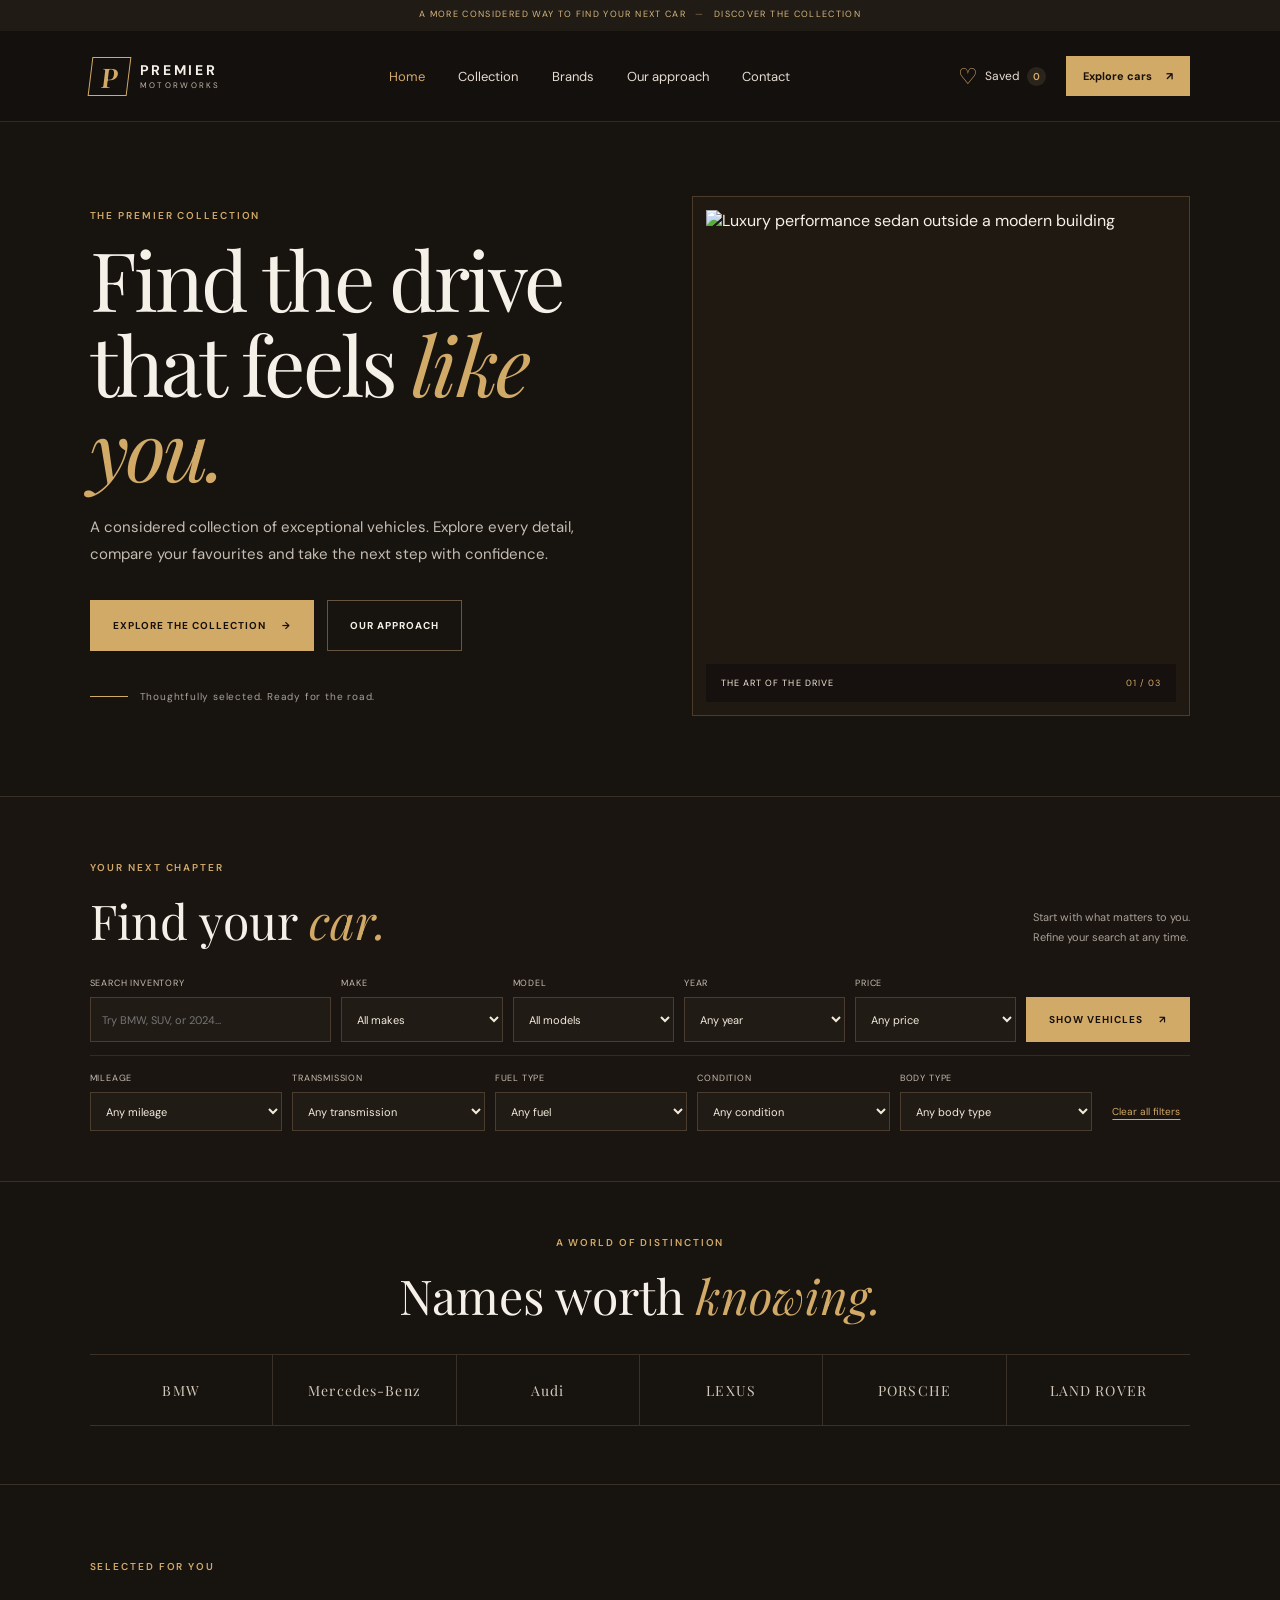
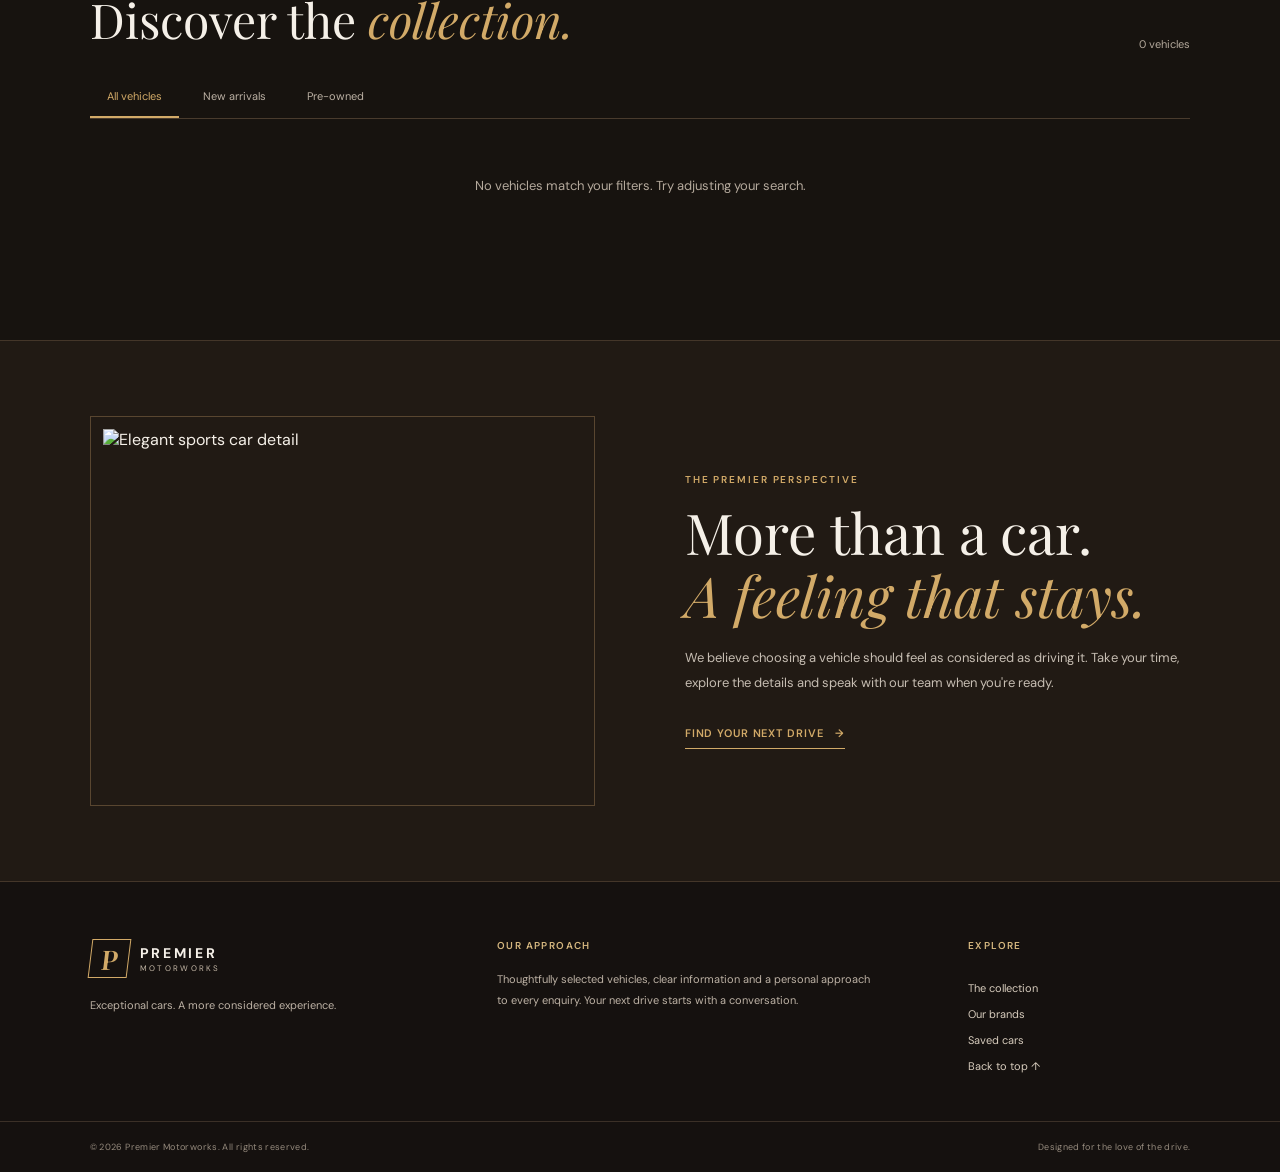
==== index.html @ ae5a720e "Load storefront assets from Flask static directory" ====
<!doctype html>
<html lang="en">
<head>
  <meta charset="utf-8">
  <meta name="viewport" content="width=device-width, initial-scale=1">
  <meta name="theme-color" content="#17130f">
  <meta name="description" content="Explore a considered collection of premium new and pre-owned vehicles at Premier Motorworks.">
  <title>Premier Motorworks | A considered collection of exceptional cars</title>
  <link rel="preconnect" href="https://fonts.googleapis.com">
  <link rel="preconnect" href="https://fonts.gstatic.com" crossorigin>
  <link href="https://fonts.googleapis.com/css2?family=DM+Sans:wght@400;500;600;700&family=Playfair+Display:ital,wght@0,400;0,500;0,600;1,400;1,500&display=swap" rel="stylesheet">
  <link rel="stylesheet" href="/static/styles.css">
  <script src="/static/script.js" defer></script>
</head>
<body id="top" class="marketplace-page">
  <div class="announcement-bar">A more considered way to find your next car <span>—</span> Discover the collection</div>
  <header class="site-header">
    <a class="brand" href="index.html" aria-label="Premier Motorworks home">
      <span class="brand-mark" aria-hidden="true">P</span>
      <span class="brand-copy"><strong>PREMIER</strong><small>MOTORWORKS</small></span>
    </a>
    <button class="menu-toggle" type="button" aria-expanded="false" aria-controls="main-nav" aria-label="Open menu"><span></span><span></span></button>
    <nav class="main-nav" id="main-nav" aria-label="Main navigation">
      <a class="active" href="index.html" aria-current="page">Home</a>
      <a href="#inventory">Collection</a>
      <a href="#brands">Brands</a>
      <a href="#about">Our approach</a>
      <a href="#contact">Contact</a>
    </nav>
    <div class="header-actions">
      <a class="saved-link" href="saved-cars.html" aria-label="View saved cars"><span aria-hidden="true">♡</span><span>Saved</span><b data-saved-count>0</b></a>
      <a class="header-cta" href="#inventory">Explore cars <span aria-hidden="true">↗</span></a>
    </div>
  </header>

  <main>
    <section class="luxury-hero">
      <div class="hero-copy">
        <p class="eyebrow">The Premier collection</p>
        <h1>Find the drive<br>that feels <em>like you.</em></h1>
        <p class="hero-description">A considered collection of exceptional vehicles. Explore every detail, compare your favourites and take the next step with confidence.</p>
        <div class="hero-actions">
          <a class="button button-gold" href="#inventory">Explore the collection <span aria-hidden="true">→</span></a>
          <a class="button button-outline" href="#about">Our approach</a>
        </div>
        <div class="hero-note"><span class="note-rule"></span> Thoughtfully selected. Ready for the road.</div>
      </div>
      <div class="hero-visual">
        <img src="https://images.unsplash.com/photo-1617814076367-b759c7d7e738?auto=format&fit=crop&w=1400&q=88" alt="Luxury performance sedan outside a modern building" fetchpriority="high">
        <span class="hero-image-caption">The art of the drive <i>01 / 03</i></span>
      </div>
    </section>

    <section class="search-section" aria-labelledby="search-title">
      <div class="search-heading"><div><p class="eyebrow">Your next chapter</p><h2 id="search-title">Find your <em>car.</em></h2></div><p>Start with what matters to you.<br>Refine your search at any time.</p></div>
      <form class="vehicle-search" id="vehicle-search">
        <label class="search-field search-keyword"><span>Search inventory</span><input id="keyword-filter" type="search" placeholder="Try BMW, SUV, or 2024…" autocomplete="off"></label>
        <label class="search-field"><span>Make</span><select id="make-filter"><option value="">All makes</option></select></label>
        <label class="search-field"><span>Model</span><select id="model-filter"><option value="">All models</option></select></label>
        <label class="search-field"><span>Year</span><select id="year-filter"><option value="">Any year</option></select></label>
        <label class="search-field"><span>Price</span><select id="price-filter"><option value="">Any price</option><option value="50000">Up to $50,000</option><option value="60000">Up to $60,000</option><option value="75000">Up to $75,000</option><option value="100000">Up to $100,000</option></select></label>
        <button class="button button-gold search-submit" type="submit">Show vehicles <span aria-hidden="true">↗</span></button>
      </form>
      <div class="search-advanced">
        <label><span>Mileage</span><select id="mileage-filter"><option value="">Any mileage</option><option value="10000">Under 10,000 mi</option><option value="25000">Under 25,000 mi</option><option value="50000">Under 50,000 mi</option></select></label>
        <label><span>Transmission</span><select id="transmission-filter"><option value="">Any transmission</option><option>Automatic</option><option>Manual</option></select></label>
        <label><span>Fuel type</span><select id="fuel-filter"><option value="">Any fuel</option><option>Petrol</option><option>Diesel</option><option>Hybrid</option><option>Electric</option></select></label>
        <label><span>Condition</span><select id="condition-filter"><option value="">Any condition</option><option value="new">New</option><option value="used">Pre-owned</option></select></label>
        <label><span>Body type</span><select id="body-filter"><option value="">Any body type</option><option>Sedan</option><option>SUV</option><option>Coupe</option><option>Sports car</option></select></label>
        <button class="clear-filters" type="reset" form="vehicle-search">Clear all filters</button>
      </div>
    </section>

    <section class="brand-section" id="brands">
      <div class="brand-section-heading"><p class="eyebrow">A world of distinction</p><h2>Names worth <em>knowing.</em></h2></div>
      <div class="brand-list">
        <button type="button" data-brand="BMW">BMW</button><button type="button" data-brand="Mercedes-Benz">Mercedes-Benz</button><button type="button" data-brand="Audi">Audi</button><button type="button" data-brand="Lexus">LEXUS</button><button type="button" data-brand="Porsche">PORSCHE</button><button type="button" data-brand="Land Rover">LAND ROVER</button>
      </div>
    </section>

    <section class="inventory-section" id="inventory">
      <div class="section-heading"><div><p class="eyebrow">Selected for you</p><h2>Discover the <em>collection.</em></h2></div><span class="result-count" id="result-count" aria-live="polite">Loading vehicles…</span></div>
      <div class="condition-tabs" role="group" aria-label="Filter by condition"><button class="is-active" type="button" data-condition="all">All vehicles</button><button type="button" data-condition="new">New arrivals</button><button type="button" data-condition="used">Pre-owned</button></div>
      <div class="inventory-grid" id="inventory-grid" aria-live="polite"></div>
      <p class="no-results" id="no-results" hidden>No vehicles match your filters. Try adjusting your search.</p>
    </section>

    <section class="editorial-band" id="about">
      <div class="editorial-image"><img src="https://images.unsplash.com/photo-1503376780353-7e6692767b70?auto=format&fit=crop&w=1200&q=85" alt="Elegant sports car detail" loading="lazy"></div>
      <div class="editorial-copy"><p class="eyebrow">The Premier perspective</p><h2>More than a car.<br><em>A feeling that stays.</em></h2><p>We believe choosing a vehicle should feel as considered as driving it. Take your time, explore the details and speak with our team when you're ready.</p><a class="text-link" href="#inventory">Find your next drive <span aria-hidden="true">→</span></a></div>
    </section>
  </main>

  <footer class="site-footer" id="contact">
    <div class="footer-main">
      <div class="footer-brand-block"><a class="brand footer-brand" href="index.html"><span class="brand-mark" aria-hidden="true">P</span><span class="brand-copy"><strong>PREMIER</strong><small>MOTORWORKS</small></span></a><p>Exceptional cars. A more considered experience.</p></div>
      <div class="footer-about"><h2>Our approach</h2><p>Thoughtfully selected vehicles, clear information and a personal approach to every enquiry. Your next drive starts with a conversation.</p></div>
      <div class="footer-links"><h2>Explore</h2><a href="#inventory">The collection</a><a href="#brands">Our brands</a><a href="saved-cars.html">Saved cars</a><a href="#top">Back to top ↑</a></div>
    </div>
    <div class="footer-bottom"><span>© <span id="current-year">2026</span> Premier Motorworks. All rights reserved.</span><span>Designed for the love of the drive.</span></div>
  </footer>
</body>
</html>
---- static/styles.css ----
:root{--ink:#17130f;--paper:#f5f0e8;--muted:#aaa096;--line:#39302a;--gold:#d2aa68;--gold-light:#e1bd7e;--serif:"Playfair Display",Georgia,serif;--sans:"DM Sans","Segoe UI",sans-serif}
*{box-sizing:border-box}html{scroll-behavior:smooth;scroll-padding-top:110px}body{margin:0;background:var(--ink);color:var(--paper);font-family:var(--sans);-webkit-font-smoothing:antialiased}a{color:inherit;text-decoration:none}button,input,select,textarea{font:inherit}button{cursor:pointer}img{display:block;max-width:100%}[hidden]{display:none!important}
.announcement-bar{min-height:31px;padding:8px 14px;background:#211b15;color:#d5b77f;text-align:center;font-size:9px;letter-spacing:.15em;text-transform:uppercase}.announcement-bar span{padding:0 6px;color:#8d7757}
.site-header{position:sticky;top:0;z-index:30;min-height:91px;display:flex;align-items:center;justify-content:space-between;gap:28px;padding:16px max(7vw,24px);border-bottom:1px solid #302822;background:rgba(21,17,15,.97);backdrop-filter:blur(12px)}
.brand{display:inline-flex;align-items:center;gap:11px;flex-shrink:0}.brand-mark{width:39px;height:39px;display:grid;place-items:center;border:1px solid var(--gold);color:var(--gold);font:600 27px var(--serif);transform:skew(-7deg)}.brand-copy{display:flex;flex-direction:column;gap:4px;line-height:1}.brand-copy strong{font-size:14px;font-weight:700;letter-spacing:.19em}.brand-copy small{color:#c5b8a7;font-size:8px;letter-spacing:.29em}
.main-nav{display:flex;align-items:center;gap:clamp(17px,2.6vw,37px);margin:auto}.main-nav a{color:#e6ddd0;font-size:13px;transition:color .2s}.main-nav a:hover,.main-nav a.active{color:var(--gold)}.header-actions{display:flex;align-items:center;gap:20px}.saved-link{display:flex;align-items:center;gap:7px;color:#e8dfd2;font-size:12px}.saved-link>span:first-child{font-size:22px;color:var(--gold)}.saved-link b{min-width:19px;height:19px;display:grid;place-items:center;border-radius:50%;background:#2b241d;color:var(--gold);font-size:10px;font-weight:600}.saved-link.is-current{color:var(--gold)}.header-cta{display:inline-flex;align-items:center;gap:14px;padding:13px 17px;background:var(--gold);color:#17110b;font-size:11px;font-weight:700;transition:background .2s}.header-cta:hover{background:var(--gold-light)}.menu-toggle{display:none}
.eyebrow{margin:0 0 14px;color:var(--gold);font-size:10px;font-weight:600;letter-spacing:.19em;text-transform:uppercase}
.luxury-hero{display:grid;grid-template-columns:1fr .95fr;align-items:center;gap:6vw;min-height:610px;padding:74px max(7vw,24px) 80px;border-bottom:1px solid var(--line)}.hero-copy{max-width:650px}.hero-copy h1,.page-heading h1{margin:0 0 22px;font-family:var(--serif);font-size:clamp(48px,6.4vw,82px);font-weight:400;line-height:1.04;letter-spacing:-.035em}.hero-copy h1 em,.search-heading h2 em,.brand-section h2 em,.section-heading h2 em,.editorial-copy h2 em,.page-heading h1 em{color:var(--gold);font-style:italic}.hero-description{max-width:540px;margin:0;color:#c6bdb2;font-size:15px;line-height:1.85}.hero-actions{display:flex;flex-wrap:wrap;gap:13px;margin-top:31px}.button{min-height:51px;display:inline-flex;align-items:center;justify-content:center;gap:16px;padding:0 22px;border:1px solid transparent;font-size:10px;font-weight:700;letter-spacing:.1em;text-transform:uppercase;transition:background .2s,color .2s,border-color .2s,transform .2s}.button:hover{transform:translateY(-2px)}.button-gold{background:var(--gold);color:#17110b}.button-gold:hover{background:var(--gold-light);color:#17110b}.button-outline{border-color:#665541;color:var(--paper);background:transparent}.button-outline:hover{border-color:var(--gold);color:var(--gold)}.hero-note{display:flex;align-items:center;gap:12px;margin-top:39px;color:#a9a096;font-size:10px;letter-spacing:.08em}.note-rule{width:38px;height:1px;background:var(--gold)}.hero-visual{position:relative;min-height:410px;height:min(43vw,520px);padding:13px;border:1px solid #4b3b29;background:#201912}.hero-visual img{width:100%;height:100%;object-fit:cover}.hero-image-caption{position:absolute;right:13px;bottom:13px;left:13px;display:flex;justify-content:space-between;padding:13px 15px;background:rgba(19,15,12,.75);color:#f3e9d8;font-size:9px;letter-spacing:.12em;text-transform:uppercase}.hero-image-caption i{color:var(--gold);font-style:normal}
.search-section{padding:64px max(7vw,24px) 50px;background:#1a1511;border-bottom:1px solid var(--line)}.search-heading{display:flex;align-items:end;justify-content:space-between;gap:24px;margin-bottom:25px}.search-heading h2,.brand-section h2,.section-heading h2{margin:0;font-family:var(--serif);font-size:clamp(32px,4vw,48px);font-weight:400}.search-heading>p{margin:0 0 4px;color:#aaa096;font-size:11px;line-height:1.8}.vehicle-search{display:grid;grid-template-columns:1.5fr repeat(4,minmax(110px,1fr)) auto;gap:10px;align-items:end}.search-field,.search-advanced label{display:flex;flex-direction:column;gap:8px;color:#c7bcae;font-size:9px;letter-spacing:.09em;text-transform:uppercase}.search-field input,.search-field select,.search-advanced select{width:100%;min-width:0;min-height:45px;padding:0 11px;border:1px solid #4a3d30;border-radius:0;outline:none;background:#211b16;color:#f3eadc;font-size:11px;letter-spacing:0;text-transform:none}.search-field input:focus,.search-field select:focus,.search-advanced select:focus{border-color:var(--gold)}.search-field option,.search-advanced option{background:#211b16}.search-submit{min-height:45px;white-space:nowrap}.search-advanced{display:grid;grid-template-columns:repeat(5,minmax(0,1fr)) auto;gap:10px;align-items:end;margin-top:13px;padding-top:16px;border-top:1px solid #342a21}.search-advanced select{min-height:39px}.clear-filters{min-height:39px;padding:0 10px;border:0;background:transparent;color:var(--gold);font-size:10px;text-decoration:underline;text-underline-offset:4px;white-space:nowrap}
.brand-section{padding:54px max(7vw,24px) 58px;border-bottom:1px solid var(--line);text-align:center}.brand-section-heading{margin-bottom:27px}.brand-list{display:grid;grid-template-columns:repeat(6,1fr);max-width:1100px;margin:auto;border-top:1px solid #3b3026;border-bottom:1px solid #3b3026}.brand-list button{min-height:70px;padding:12px 8px;border:0;border-right:1px solid #3b3026;background:transparent;color:#d4c9bb;font-family:var(--serif);font-size:14px;letter-spacing:.08em;transition:background .2s,color .2s}.brand-list button:last-child{border-right:0}.brand-list button:hover,.brand-list button.is-active{background:#261e17;color:var(--gold)}
.inventory-section{padding:75px max(7vw,24px) 88px}.section-heading{display:flex;align-items:end;justify-content:space-between;gap:20px;margin-bottom:25px}.result-count{color:#b4a99c;font-size:11px}.condition-tabs{display:flex;gap:7px;margin-bottom:0;border-bottom:1px solid #493b2d}.condition-tabs button{padding:13px 17px;border:0;border-bottom:2px solid transparent;background:transparent;color:#bcb1a4;font-size:11px}.condition-tabs button:hover,.condition-tabs button.is-active{border-bottom-color:var(--gold);color:var(--gold)}
.inventory-grid{display:grid;grid-template-columns:repeat(3,minmax(0,1fr));border-left:1px solid var(--line)}.car-card{min-width:0;border-right:1px solid var(--line);border-bottom:1px solid var(--line);background:#17130f}.car-card[hidden]{display:none}.car-image{position:relative;display:block;overflow:hidden;aspect-ratio:1.28/1;background:#241d16}.car-image img{width:100%;height:100%;object-fit:cover;transition:transform .6s cubic-bezier(.2,.7,.2,1)}.car-card:hover .car-image img{transform:scale(1.04)}.car-tag{position:absolute;top:13px;left:13px;padding:7px 10px;background:#f5f0e8;color:#201912;font-size:8px;font-weight:700;letter-spacing:.13em;text-transform:uppercase}.favorite{position:absolute;top:12px;right:12px;width:37px;height:37px;display:grid;place-items:center;border:1px solid #e7ddcf;background:rgba(247,242,234,.96);color:#30251a;font-size:22px;line-height:1;transition:background .2s,color .2s}.favorite:hover,.favorite.is-saved{background:var(--gold);color:#17110b}.car-info{padding:20px 21px 22px}.car-kicker{margin:0 0 9px;color:var(--gold);font-size:9px;font-weight:600;letter-spacing:.13em;text-transform:uppercase}.car-info h3{margin:0 0 11px;font-family:var(--serif);font-size:clamp(20px,2.2vw,27px);font-weight:400}.car-meta{display:flex;flex-wrap:wrap;gap:7px 13px;margin:0 0 17px;color:#b4a99c;font-size:10px}.car-meta span{position:relative}.car-meta span+span:before{position:absolute;left:-8px;color:#806746;content:"·"}.car-bottom{display:flex;align-items:center;justify-content:space-between;gap:12px;padding-top:14px;border-top:1px solid #3a3027}.car-price{color:#eadfce;font-size:17px;font-weight:600}.car-open{display:inline-flex;align-items:center;gap:8px;padding:9px 0;border:0;border-bottom:1px solid var(--gold);background:transparent;color:var(--gold);font-size:10px;font-weight:700;letter-spacing:.08em;text-transform:uppercase}.no-results{padding:45px 10px;color:#b4a99c;text-align:center;font-size:13px}
.editorial-band{display:grid;grid-template-columns:1fr 1fr;align-items:center;gap:7vw;padding:75px max(7vw,24px);background:#211a14;border-top:1px solid #443629;border-bottom:1px solid #443629}.editorial-image{height:390px;min-height:280px;padding:12px;border:1px solid #594630}.editorial-image img{width:100%;height:100%;object-fit:cover}.editorial-copy{max-width:560px}.editorial-copy h2{margin:0 0 20px;font-family:var(--serif);font-size:clamp(35px,4.4vw,57px);font-weight:400;line-height:1.12}.editorial-copy>p:not(.eyebrow){margin:0 0 25px;color:#c6bdb2;font-size:13px;line-height:1.9}.text-link{display:inline-flex;gap:12px;padding-bottom:8px;border-bottom:1px solid var(--gold);color:var(--gold);font-size:11px;font-weight:600;letter-spacing:.08em;text-transform:uppercase}
.site-footer{background:#15110f}.footer-main{display:grid;grid-template-columns:1fr 1.2fr .7fr;gap:7vw;padding:57px max(7vw,24px) 48px}.footer-brand-block>p,.footer-about p{max-width:390px;margin:17px 0 0;color:#bdb2a5;font-size:11px;line-height:1.9}.footer-about h2,.footer-links h2{margin:0 0 17px;color:#d5b77f;font-size:10px;font-weight:600;letter-spacing:.14em;text-transform:uppercase}.footer-links{display:flex;flex-direction:column;align-items:flex-start;gap:12px}.footer-links a{color:#d7ccbd;font-size:11px}.footer-links a:hover{color:var(--gold)}.footer-bottom{display:flex;justify-content:space-between;gap:20px;padding:19px max(7vw,24px);border-top:1px solid #3b3027;color:#958a7d;font-size:9px;letter-spacing:.04em}
.detail-main,.saved-main{min-height:55vh;padding:34px max(7vw,24px) 85px}.back-link{display:inline-block;margin-bottom:30px;color:var(--gold);font-size:11px}.car-detail-content{display:grid;grid-template-columns:minmax(0,1.2fr) minmax(300px,.8fr);gap:6vw;max-width:1450px;margin:auto}.detail-gallery{display:grid;grid-template-columns:repeat(2,minmax(0,1fr));gap:12px;align-content:start}.detail-main-image{grid-column:1/-1;overflow:hidden;aspect-ratio:1.5/1;background:#241d16}.detail-main-image img{width:100%;height:100%;object-fit:cover}.detail-thumb{overflow:hidden;aspect-ratio:1.5/1;border:1px solid #4b3b29;background:#211a14;cursor:pointer}.detail-thumb img{width:100%;height:100%;object-fit:cover;transition:opacity .2s}.detail-thumb.is-active{border:2px solid var(--gold)}.detail-info{position:sticky;top:120px;align-self:start;padding-top:15px}.detail-info h1{margin:0 0 13px;font-family:var(--serif);font-size:clamp(35px,4vw,53px);font-weight:400;line-height:1.12}.detail-price{margin:0 0 21px;color:var(--gold);font-size:23px;font-weight:600}.detail-description{margin:0 0 25px;color:#c3b8ab;font-size:13px;line-height:1.85}.detail-specs{display:grid;grid-template-columns:repeat(2,minmax(0,1fr));margin:25px 0;border-top:1px solid var(--line);border-left:1px solid var(--line)}.spec-item{padding:15px;border-right:1px solid var(--line);border-bottom:1px solid var(--line)}.spec-item span{display:block;margin-bottom:6px;color:#a79b8d;font-size:9px;letter-spacing:.12em;text-transform:uppercase}.spec-item strong{font-size:12px;font-weight:600}.detail-subhead{margin:25px 0 13px;font-family:var(--serif);font-size:22px;font-weight:400}.feature-list{display:flex;flex-wrap:wrap;gap:8px}.feature-list span{padding:8px 11px;border:1px solid #4a3d30;color:#d6cbbb;font-size:10px}.seller-panel{margin-top:28px;padding:20px;border:1px solid #4a3b2b;background:#1d1712}.seller-panel strong{display:block;margin-bottom:6px;font-family:var(--serif);font-size:19px;font-weight:400}.seller-panel p{margin:0;color:#b6aa9d;font-size:11px;line-height:1.7}.detail-actions{display:flex;flex-wrap:wrap;gap:10px;margin-top:22px}.detail-actions .button{flex:1}.detail-enquiry{margin-top:26px;padding-top:23px;border-top:1px solid var(--line)}.detail-enquiry h2{margin:0 0 8px;font-family:var(--serif);font-size:24px;font-weight:400}.detail-enquiry p{margin:0 0 15px;color:#b6aa9d;font-size:11px;line-height:1.7}.enquiry-form{display:grid;gap:10px}.enquiry-form input,.enquiry-form textarea{width:100%;min-height:43px;padding:12px;border:1px solid #4a3d30;border-radius:0;background:#211b16;color:var(--paper);font-size:12px}.enquiry-form textarea{min-height:85px;resize:vertical}.enquiry-form .button{justify-self:start}
.page-heading{margin:28px 0 34px}.page-heading h1{font-size:clamp(42px,6vw,70px)}.page-heading>p:last-child{color:#b9aea1;font-size:12px}.saved-main .inventory-grid{margin-bottom:30px}.saved-empty{padding:70px 20px;text-align:center}.empty-heart{color:var(--gold);font-family:var(--serif);font-size:56px}.saved-empty h2{margin:8px 0 12px;font-family:var(--serif);font-size:32px;font-weight:400}.saved-empty p{margin:0 0 24px;color:#b6aa9d;font-size:12px}.loading-note{grid-column:1/-1;padding:45px;color:#b6aa9d}
@media(max-width:1100px){.site-header{padding-right:4vw;padding-left:4vw;gap:18px}.main-nav{gap:16px}.main-nav a{font-size:12px}.vehicle-search{grid-template-columns:repeat(3,minmax(0,1fr))}.search-keyword{grid-column:span 2}.search-submit{grid-column:span 1}.search-advanced{grid-template-columns:repeat(3,minmax(0,1fr))}.inventory-section{padding-right:5vw;padding-left:5vw}}
@media(max-width:760px){html{scroll-padding-top:82px}.site-header{min-height:72px;padding:10px 18px}.brand-mark{width:34px;height:34px;font-size:23px}.brand-copy strong{font-size:12px}.brand-copy small{font-size:7px}.menu-toggle{width:38px;height:38px;display:flex;flex-direction:column;justify-content:center;gap:6px;margin-left:auto;border:1px solid #493b2d;background:transparent}.menu-toggle span{width:18px;height:1px;margin:auto;background:var(--paper)}.main-nav{position:absolute;top:72px;right:0;left:0;display:none;flex-direction:column;align-items:stretch;gap:0;margin:0;padding:9px 20px 16px;border-bottom:1px solid #493b2d;background:#17130f}.main-nav.is-open{display:flex}.main-nav a{padding:14px 2px;border-bottom:1px solid #332a22;font-size:13px}.header-actions{gap:10px}.saved-link>span:nth-child(2){display:none}.header-cta{padding:11px 12px;font-size:9px}.luxury-hero{grid-template-columns:1fr;gap:30px;min-height:0;padding:50px 22px}.hero-copy h1{font-size:clamp(46px,12vw,64px)}.hero-description{font-size:13px}.hero-visual{height:340px;min-height:0}.search-section{padding:48px 20px 40px}.search-heading{align-items:start;flex-direction:column;gap:8px}.search-heading>p br{display:none}.vehicle-search{grid-template-columns:1fr 1fr}.search-keyword{grid-column:1/-1}.search-submit{grid-column:1/-1}.search-advanced{grid-template-columns:1fr 1fr}.search-advanced .clear-filters{grid-column:1/-1;justify-self:start}.brand-section{padding:42px 18px}.brand-list{grid-template-columns:repeat(3,1fr)}.brand-list button:nth-child(3){border-right:0}.brand-list button:nth-child(n+4){border-top:1px solid #3b3026}.inventory-section{padding:52px 18px 60px}.section-heading{align-items:start;flex-direction:column;gap:8px}.condition-tabs button{padding:12px 11px;font-size:10px}.inventory-grid{grid-template-columns:repeat(2,minmax(0,1fr))}.car-info{padding:15px 13px 17px}.car-info h3{font-size:19px}.car-meta{gap:6px 10px;font-size:9px}.car-price{font-size:15px}.editorial-band{grid-template-columns:1fr;gap:30px;padding:50px 20px}.editorial-image{height:280px}.footer-main{grid-template-columns:1fr 1fr;gap:35px 24px;padding:44px 22px}.footer-brand-block{grid-column:1/-1}.footer-bottom{padding:17px 22px}.car-detail-content{grid-template-columns:1fr;gap:30px}.detail-info{position:static;padding-top:0}.detail-main,.saved-main{padding:25px 18px 60px}}
@media(max-width:430px){.announcement-bar{font-size:8px;letter-spacing:.1em}.header-cta{display:none}.luxury-hero{padding:43px 18px}.hero-visual{height:270px}.hero-actions .button{flex:1;padding:0 12px;font-size:9px}.vehicle-search{grid-template-columns:1fr}.search-keyword,.search-submit{grid-column:1}.search-advanced{grid-template-columns:1fr 1fr}.brand-list button{min-height:58px;font-size:11px}.inventory-grid{grid-template-columns:1fr}.car-image{aspect-ratio:1.4/1}.car-info{padding:18px}.car-info h3{font-size:23px}.footer-main{grid-template-columns:1fr}.footer-brand-block{grid-column:auto}.footer-bottom{flex-direction:column;gap:8px}.detail-gallery{gap:7px}.detail-specs{grid-template-columns:1fr 1fr}.detail-actions{flex-direction:column}.detail-actions .button{width:100%}}
@media(prefers-reduced-motion:reduce){*,*::before,*::after{scroll-behavior:auto!important;transition:none!important;animation:none!important}}

.similar-section{padding-top:70px}.similar-section .section-heading{margin-bottom:22px}
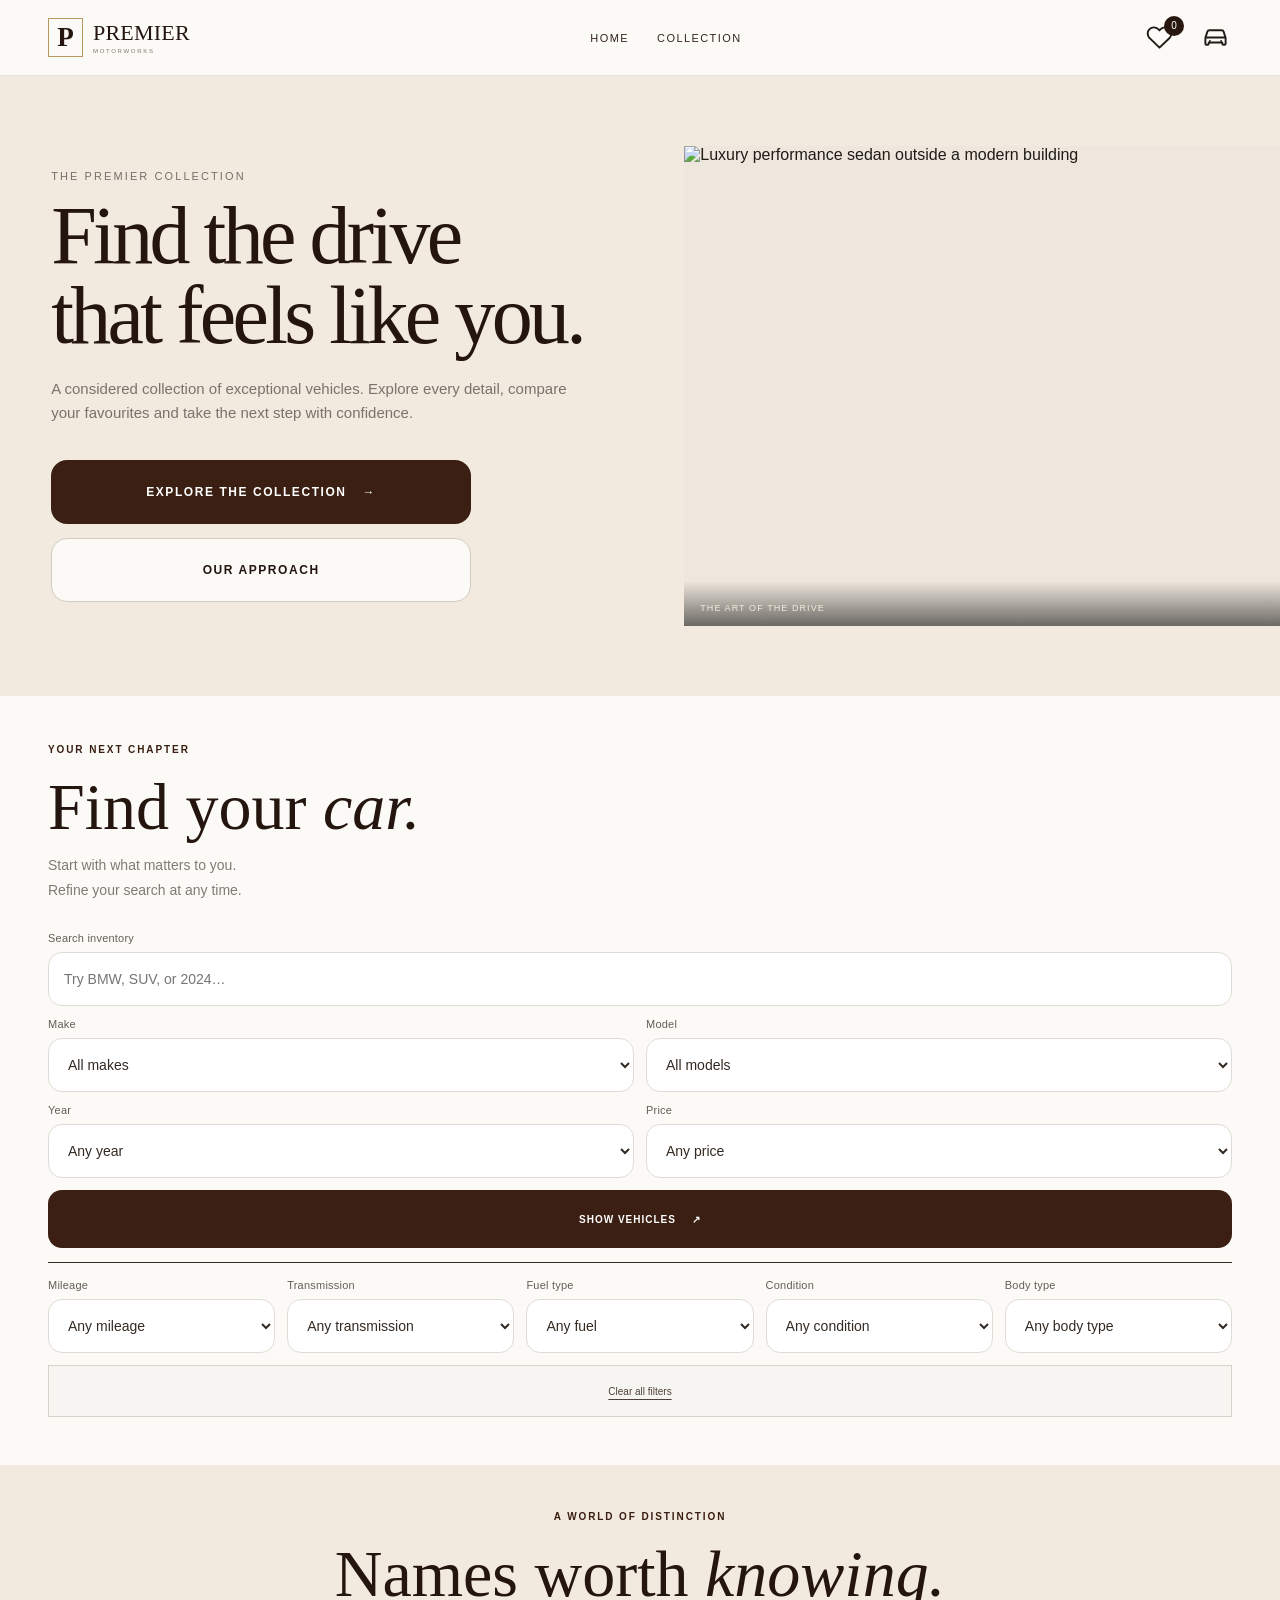
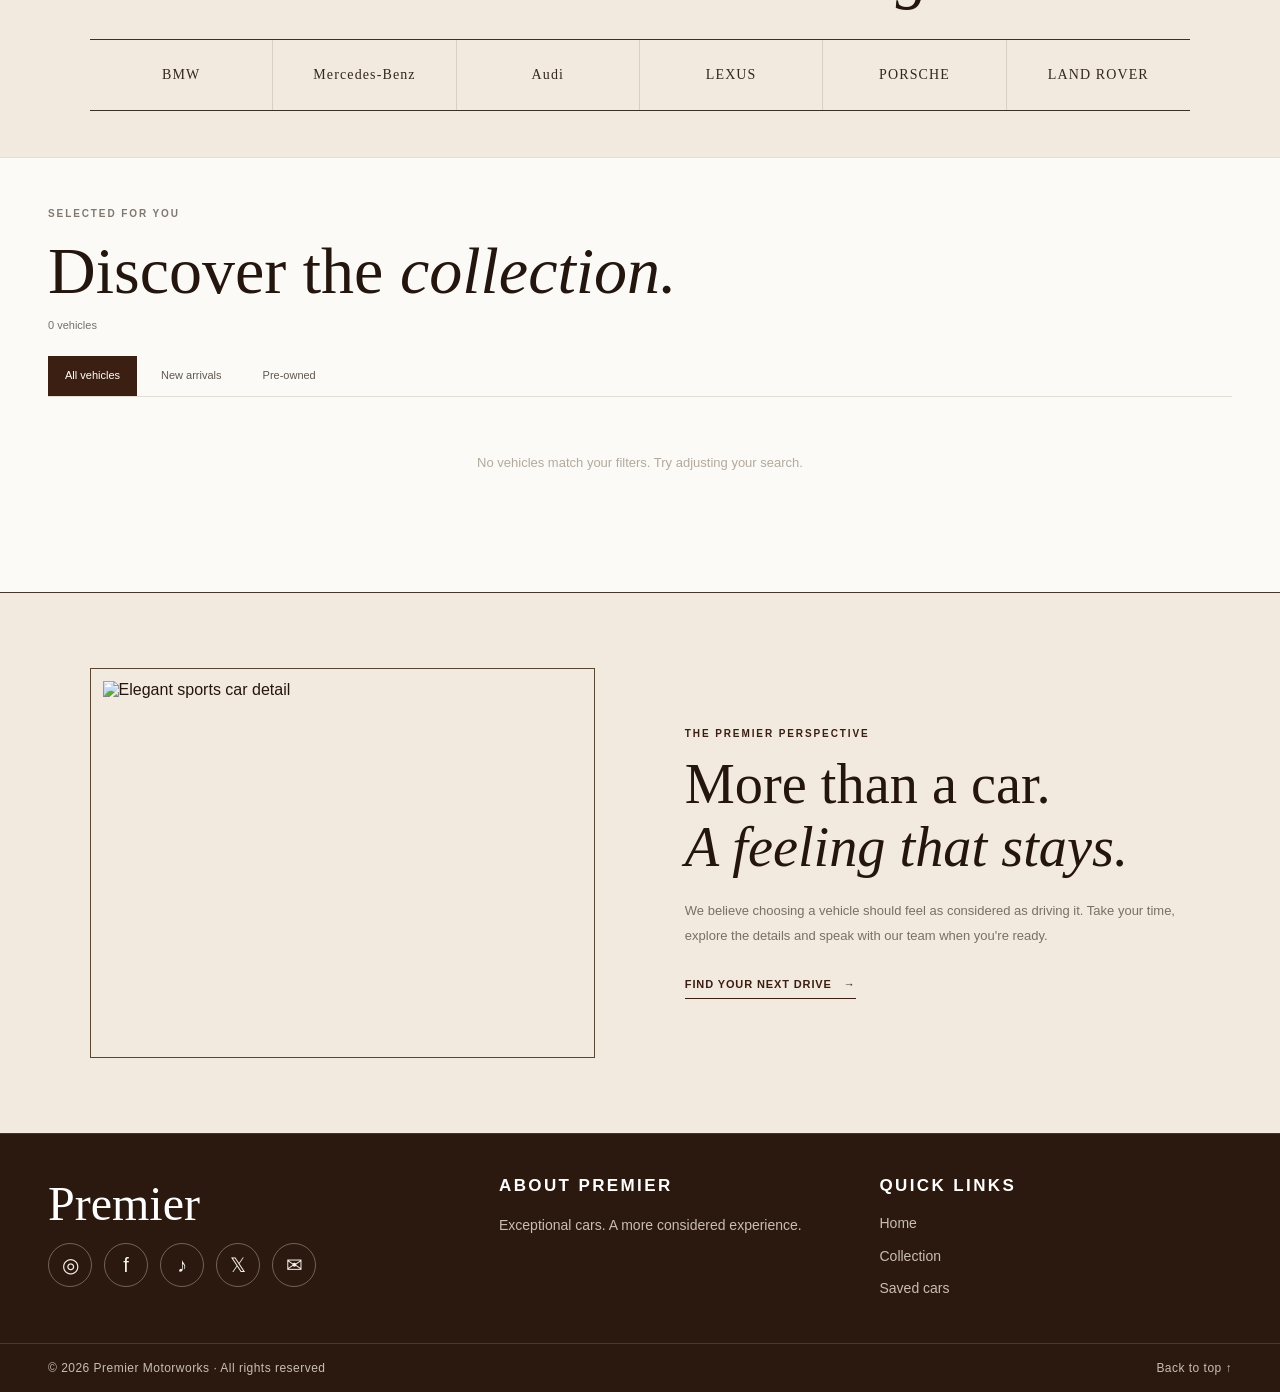
==== commit 901c6cbf: "Match storefront pages to clothing reference layout" ====
--- a/index.html
+++ b/index.html
@@ -13,25 +13,14 @@
   <script src="/static/script.js" defer></script>
 </head>
 <body id="top" class="marketplace-page">
-  <div class="announcement-bar">A more considered way to find your next car <span>—</span> Discover the collection</div>
-  <header class="site-header">
-    <a class="brand" href="index.html" aria-label="Premier Motorworks home">
-      <span class="brand-mark" aria-hidden="true">P</span>
-      <span class="brand-copy"><strong>PREMIER</strong><small>MOTORWORKS</small></span>
-    </a>
-    <button class="menu-toggle" type="button" aria-expanded="false" aria-controls="main-nav" aria-label="Open menu"><span></span><span></span></button>
-    <nav class="main-nav" id="main-nav" aria-label="Main navigation">
-      <a class="active" href="index.html" aria-current="page">Home</a>
-      <a href="#inventory">Collection</a>
-      <a href="#brands">Brands</a>
-      <a href="#about">Our approach</a>
-      <a href="#contact">Contact</a>
-    </nav>
-    <div class="header-actions">
-      <a class="saved-link" href="saved-cars.html" aria-label="View saved cars"><span aria-hidden="true">♡</span><span>Saved</span><b data-saved-count>0</b></a>
-      <a class="header-cta" href="#inventory">Explore cars <span aria-hidden="true">↗</span></a>
-    </div>
-  </header>
+  <header class="site-header sule-style-header">
+  <a class="brand sule-brand" href="/" aria-label="Premier Motorworks home"><span class="brand-mark" aria-hidden="true">P</span><span class="brand-copy"><strong>PREMIER</strong><small>MOTORWORKS</small></span></a>
+  <nav class="main-nav" id="main-nav" aria-label="Main navigation"><a href="/">Home</a><a href="/collection">Collection</a></nav>
+  <div class="header-actions sule-header-actions">
+    <a class="saved-icon-link" href="/saved-cars.html" aria-label="Saved cars"><svg viewBox="0 0 24 24" aria-hidden="true"><path d="M20.8 4.6a5.5 5.5 0 0 0-7.8 0L12 5.7l-1.1-1.1a5.5 5.5 0 0 0-7.8 7.8l1.1 1.1L12 21l7.8-7.5 1.1-1.1a5.5 5.5 0 0 0-.1-7.8Z"/></svg><b data-saved-count>0</b></a>
+    <a class="collection-icon-link" href="/collection" aria-label="Browse collection"><svg viewBox="0 0 24 24" aria-hidden="true"><path d="M3 12.5 4.7 7a2 2 0 0 1 1.9-1.4h10.8A2 2 0 0 1 19.3 7l1.7 5.5v5a1 1 0 0 1-1 1h-1a1 1 0 0 1-1-1v-1H6v1a1 1 0 0 1-1 1H4a1 1 0 0 1-1-1z"/><path d="M4 12h16M7 15h.01M17 15h.01"/></svg></a>
+  </div>
+</header>
 
   <main>
     <section class="luxury-hero">
@@ -58,11 +47,11 @@
         <label class="search-field"><span>Make</span><select id="make-filter"><option value="">All makes</option></select></label>
         <label class="search-field"><span>Model</span><select id="model-filter"><option value="">All models</option></select></label>
         <label class="search-field"><span>Year</span><select id="year-filter"><option value="">Any year</option></select></label>
-        <label class="search-field"><span>Price</span><select id="price-filter"><option value="">Any price</option><option value="50000">Up to $50,000</option><option value="60000">Up to $60,000</option><option value="75000">Up to $75,000</option><option value="100000">Up to $100,000</option></select></label>
+        <label class="search-field"><span>Price</span><select id="price-filter"><option value="">Any price</option><option value="50000000">Up to ₦50 million</option><option value="60000000">Up to ₦60 million</option><option value="75000000">Up to ₦75 million</option><option value="100000000">Up to ₦100 million</option></select></label>
         <button class="button button-gold search-submit" type="submit">Show vehicles <span aria-hidden="true">↗</span></button>
       </form>
       <div class="search-advanced">
-        <label><span>Mileage</span><select id="mileage-filter"><option value="">Any mileage</option><option value="10000">Under 10,000 mi</option><option value="25000">Under 25,000 mi</option><option value="50000">Under 50,000 mi</option></select></label>
+        <label><span>Mileage</span><select id="mileage-filter"><option value="">Any mileage</option><option value="10000">Under 10,000 km</option><option value="25000">Under 25,000 km</option><option value="50000">Under 50,000 km</option></select></label>
         <label><span>Transmission</span><select id="transmission-filter"><option value="">Any transmission</option><option>Automatic</option><option>Manual</option></select></label>
         <label><span>Fuel type</span><select id="fuel-filter"><option value="">Any fuel</option><option>Petrol</option><option>Diesel</option><option>Hybrid</option><option>Electric</option></select></label>
         <label><span>Condition</span><select id="condition-filter"><option value="">Any condition</option><option value="new">New</option><option value="used">Pre-owned</option></select></label>
@@ -91,13 +80,10 @@
     </section>
   </main>
 
-  <footer class="site-footer" id="contact">
-    <div class="footer-main">
-      <div class="footer-brand-block"><a class="brand footer-brand" href="index.html"><span class="brand-mark" aria-hidden="true">P</span><span class="brand-copy"><strong>PREMIER</strong><small>MOTORWORKS</small></span></a><p>Exceptional cars. A more considered experience.</p></div>
-      <div class="footer-about"><h2>Our approach</h2><p>Thoughtfully selected vehicles, clear information and a personal approach to every enquiry. Your next drive starts with a conversation.</p></div>
-      <div class="footer-links"><h2>Explore</h2><a href="#inventory">The collection</a><a href="#brands">Our brands</a><a href="saved-cars.html">Saved cars</a><a href="#top">Back to top ↑</a></div>
-    </div>
-    <div class="footer-bottom"><span>© <span id="current-year">2026</span> Premier Motorworks. All rights reserved.</span><span>Designed for the love of the drive.</span></div>
-  </footer>
+  <footer class="site-footer sule-footer" id="contact"><div class="footer-main">
+  <div class="footer-brand-block"><a class="footer-wordmark" href="/">Premier</a><div class="footer-socials"><a href="#contact" aria-label="Instagram">◎</a><a href="#contact" aria-label="Facebook">f</a><a href="#contact" aria-label="TikTok">♪</a><a href="#contact" aria-label="X">𝕏</a><a href="mailto:hello@premiermotorworks.com" aria-label="Email">✉</a></div></div>
+  <div class="footer-about"><h2>About Premier</h2><p>Exceptional cars. A more considered experience.</p></div>
+  <div class="footer-links"><h2>Quick Links</h2><a href="/">Home</a><a href="/collection">Collection</a><a href="/saved-cars.html">Saved cars</a></div>
+</div><div class="footer-bottom"><span>© <span id="current-year">2026</span> Premier Motorworks · All rights reserved</span><a href="#top">Back to top ↑</a></div></footer>
 </body>
 </html>
--- a/static/styles.css
+++ b/static/styles.css
@@ -20,3 +20,30 @@
 @media(prefers-reduced-motion:reduce){*,*::before,*::after{scroll-behavior:auto!important;transition:none!important;animation:none!important}}
 
 .similar-section{padding-top:70px}.similar-section .section-heading{margin-bottom:22px}
+
+
+/* Sulex reference storefront adaptation */
+:root{--ink:#24150e;--paper:#fbfaf7;--muted:#858078;--line:#e3dfd7;--gold:#3a1e12;--gold-light:#583321;--serif:"Iowan Old Style","Baskerville","Times New Roman",Georgia,serif;--sans:Inter,"Segoe UI",Arial,sans-serif}
+html{scroll-padding-top:76px}
+body{background:var(--paper);color:#211b17;font-family:var(--sans)}
+.announcement-bar{display:none}
+.site-header.sule-style-header{position:sticky;top:0;min-height:76px;padding:10px clamp(18px,4vw,48px);gap:20px;background:#fbfaf7;border-bottom:1px solid #e9e5de;backdrop-filter:none}
+.sule-brand{gap:10px}.sule-brand .brand-mark{width:35px;height:39px;border:1px solid #b99862;color:#24150e;font-size:27px;transform:none}.sule-brand .brand-copy strong{font-family:var(--serif);font-size:22px;font-weight:400;letter-spacing:.01em;color:#24150e}.sule-brand .brand-copy small{font-size:6px;letter-spacing:.28em;color:#81766b}
+.sule-style-header .main-nav{display:flex;gap:28px}.sule-style-header .main-nav a{color:#34251c;font-size:11px;letter-spacing:.13em;text-transform:uppercase}.sule-style-header .main-nav a:hover{color:#986e3f}
+.sule-header-actions{gap:22px}.saved-icon-link,.collection-icon-link{position:relative;width:34px;height:38px;display:grid;place-items:center;color:#211b17}.saved-icon-link svg,.collection-icon-link svg{width:27px;height:27px;fill:none;stroke:currentColor;stroke-width:1.7;stroke-linecap:round;stroke-linejoin:round}.saved-icon-link b{position:absolute;top:-3px;right:-8px;min-width:20px;height:20px;padding:0 5px;display:grid;place-items:center;border-radius:50%;background:#28170f;color:white;font-size:10px;font-weight:500}
+.luxury-hero{grid-template-columns:1fr;gap:28px;min-height:0;padding:48px clamp(22px,4vw,52px) 30px;background:#f2eadf;border:0}
+.hero-copy{max-width:900px}.hero-copy .eyebrow{color:#777068;font-weight:400;font-size:11px;letter-spacing:.19em}.hero-copy h1,.page-heading h1{max-width:900px;margin:0 0 20px;color:#24150e;font-size:clamp(46px,7vw,82px);line-height:.98;letter-spacing:-.045em}.hero-copy h1 em{color:inherit;font-style:normal}.hero-description{color:#79736b;font-size:15px;line-height:1.65}
+.hero-actions{display:flex;flex-direction:column;gap:14px;margin-top:34px}.hero-actions .button{width:100%;min-height:64px;border-radius:16px;font-size:12px;letter-spacing:.13em}.button-gold{background:#3b1f13;color:#fff}.button-gold:hover{background:#512c1b;color:#fff}.button-outline{border:1px solid #d3ccc2;background:#fbfaf7;color:#24150e}.hero-note{display:none}
+.hero-visual{height:auto;min-height:0;aspect-ratio:1.45/1;padding:0;border:0;background:#eee7dd;overflow:hidden;border-radius:0}.hero-visual img{width:100%;height:100%;object-fit:cover}.hero-image-caption{right:0;bottom:0;left:0;background:linear-gradient(transparent,rgba(0,0,0,.55));padding:22px 16px 13px}
+.search-section{padding:48px clamp(20px,4vw,48px);background:#fbfaf7;color:#211b17;border:0}.search-heading{align-items:start;flex-direction:column;gap:8px}.search-heading h2,.brand-section h2,.section-heading h2{color:#24150e;font-size:clamp(38px,6vw,66px)}.search-heading h2 em,.brand-section h2 em,.section-heading h2 em{color:inherit}.search-heading>p{color:#817b73;font-size:14px}
+.vehicle-search{grid-template-columns:repeat(2,minmax(0,1fr));gap:12px}.search-field,.search-advanced label{color:#655e56;font-size:11px;letter-spacing:.02em;text-transform:none}.search-field input,.search-field select,.search-advanced select{min-height:54px;border:1px solid #e0dcd5;border-radius:14px;background:#fff;color:#332a23;padding:0 15px;font-size:14px}.search-keyword{grid-column:1/-1}.search-submit{grid-column:1/-1;min-height:58px;border-radius:14px}.search-advanced{grid-template-columns:repeat(2,minmax(0,1fr));gap:12px;margin-top:14px}.search-advanced .clear-filters{grid-column:1/-1;min-height:52px;border:1px solid #d8d2c9;background:#f7f5f1;color:#4c4138}
+.brand-section{padding:46px clamp(20px,4vw,48px);background:#f2eadf;color:#211b17}.brand-list button{border-color:#d9d0c4;color:#33271f}
+.inventory-section{padding:50px clamp(20px,4vw,48px) 64px;background:#fbfaf7}.section-heading{align-items:start;flex-direction:column;gap:10px}.section-heading .eyebrow{color:#81786e}.result-count{color:#777068}.condition-tabs{border-color:#e2ddd5}.condition-tabs button{color:#61584f}.condition-tabs button.is-active{background:#3b1f13;color:white}
+.inventory-grid{grid-template-columns:repeat(2,minmax(0,1fr));gap:28px 16px}.car-card{border:0;background:transparent;box-shadow:none}.car-image{position:relative;aspect-ratio:1/1;border-radius:16px;background:#f0ede8;overflow:hidden}.car-image img{width:100%;height:100%;object-fit:cover}.car-tag{top:10px;left:10px;border-radius:30px;background:rgba(255,255,255,.92);color:#3b2b21;font-size:9px}.favorite{top:10px;right:10px;width:40px;height:40px;border:0;border-radius:50%;background:#fff;color:#24150e;font-size:25px;box-shadow:0 2px 8px #00000012}.car-info{padding:12px 3px 0}.car-kicker{margin:0 0 5px;color:#888078;font-size:9px;letter-spacing:.12em;text-transform:uppercase}.car-info h3{margin:0;color:#24150e;font-family:var(--sans);font-size:17px;font-weight:400}.car-info h3 a{color:inherit}.car-meta{margin:7px 0 10px;color:#817b73;font-size:10px}.car-bottom{display:flex;align-items:center;justify-content:space-between;gap:8px}.car-price{color:#211b17;font-size:15px}.car-open{color:#3b1f13;font-size:10px;font-weight:600}
+.editorial-band{background:#f2eadf;color:#24150e}.editorial-copy h2{color:#24150e}.editorial-copy h2 em{color:#24150e}.editorial-copy>p:not(.eyebrow){color:#777068}
+.detail-main,.saved-main{max-width:1200px;margin:0 auto;padding:28px clamp(18px,4vw,48px) 70px;background:#fbfaf7;color:#211b17}.back-link{display:inline-block;margin:8px 0 22px;color:#72675e;font-size:12px}.car-detail-content{grid-template-columns:1fr;gap:30px}.detail-gallery{grid-template-columns:1fr 1fr;gap:10px}.detail-main-image{grid-column:1/-1;aspect-ratio:1/1;border-radius:18px;overflow:hidden;background:#f0ece5}.detail-main-image img{width:100%;height:100%;object-fit:cover}.detail-thumb{border-radius:12px;overflow:hidden}.detail-info{position:static;padding:0}.detail-info .eyebrow{color:#82796f}.detail-info h1{margin:0 0 12px;color:#24150e;font-size:clamp(42px,7vw,64px);line-height:1.02}.detail-price{color:#211b17;font-size:24px;font-weight:600}.detail-description{color:#777068;font-size:15px;line-height:1.7}.detail-specs{border-color:#e5e0d8}.spec-item{border-color:#e5e0d8}.spec-item span{color:#81786e}.spec-item strong{color:#24150e}.detail-subhead,.detail-enquiry h2{color:#24150e;font-family:var(--serif);font-size:28px}.feature-list span{border-color:#ded8cf;color:#4b4037}.seller-panel{background:#f2eadf;color:#24150e}.seller-panel p{color:#746b62}.detail-actions{display:flex;gap:12px}.detail-actions .button{flex:1;min-height:58px;border-radius:14px;font-size:10px}.detail-actions .button-outline{color:#3b1f13;border-color:#ded8cf}.detail-enquiry{border-color:#e5e0d8}.detail-enquiry>p{color:#777068}.enquiry-form input,.enquiry-form textarea{border:1px solid #e0dcd5;border-radius:12px;background:#fff;color:#211b17}.enquiry-feedback{color:#3b1f13}
+.page-heading{padding:35px 0 30px}.page-heading .eyebrow{color:#81786e}.page-heading h1 em{color:#24150e}.page-heading>p:last-child{color:#777068;font-size:15px}
+.sule-footer{background:#2b190f;color:#f7f2e9}.footer-main{grid-template-columns:1fr;gap:28px;padding:42px clamp(22px,4vw,48px)}.footer-wordmark{display:inline-block;color:#fff;font-family:var(--serif);font-size:48px}.footer-socials{display:flex;gap:12px;margin-top:12px}.footer-socials a{width:44px;height:44px;display:grid;place-items:center;border:1px solid #746257;border-radius:50%;color:#f7f2e9;font-size:20px}.footer-about h2,.footer-links h2{margin:0 0 14px;color:#fff;font-size:17px;font-weight:600}.footer-about p,.footer-links a{color:#c9bdb1;font-size:14px;line-height:1.8}.footer-links{display:flex;flex-direction:column;align-items:flex-start;gap:7px}.footer-links h2{margin-bottom:8px}.footer-bottom{display:flex;justify-content:space-between;gap:14px;padding:17px clamp(22px,4vw,48px);border-top:1px solid #4a382d;color:#c9bdb1;font-size:12px}.footer-bottom a{color:#c9bdb1}
+@media(min-width:761px){.luxury-hero{grid-template-columns:1fr .9fr;padding-top:70px;padding-bottom:70px}.hero-actions{max-width:420px}.hero-visual{height:480px;border-radius:0}.inventory-grid{grid-template-columns:repeat(3,minmax(0,1fr));gap:34px 22px}.footer-main{grid-template-columns:1.2fr 1fr 1fr}.car-detail-content{grid-template-columns:1.05fr .95fr;gap:5vw}.detail-main-image{aspect-ratio:4/5}.detail-gallery{align-content:start}.detail-info{position:sticky;top:100px}.search-advanced{grid-template-columns:repeat(5,minmax(0,1fr))}}
+@media(max-width:760px){.site-header.sule-style-header{min-height:70px;padding:9px 20px}.sule-style-header .main-nav{display:none}.sule-brand .brand-copy strong{font-size:19px}.sule-header-actions{margin-left:auto;gap:19px}.saved-icon-link,.collection-icon-link{width:30px}.luxury-hero{padding:38px 22px 28px;gap:24px}.hero-copy h1{font-size:clamp(45px,10.4vw,62px)}.hero-description{font-size:14px}.hero-visual{aspect-ratio:1.45/1}.inventory-grid{grid-template-columns:repeat(2,minmax(0,1fr));gap:24px 14px}.car-image{aspect-ratio:1/1}.car-info{padding:10px 2px 0}.car-info h3{font-size:16px}.car-bottom{align-items:flex-start;flex-direction:column}.car-price{font-size:14px}.car-open{font-size:10px}.search-section{padding:38px 20px}.search-heading h2,.brand-section h2,.section-heading h2{font-size:42px}.brand-list{grid-template-columns:repeat(2,1fr)}.brand-list button:nth-child(3){border-right:1px solid #d9d0c4}.brand-list button:nth-child(n+3){border-top:1px solid #d9d0c4}.detail-main,.saved-main{padding:20px 20px 50px}.detail-gallery{grid-template-columns:1fr 1fr}.detail-main-image{aspect-ratio:1/1}.detail-actions{flex-direction:row}.footer-main{grid-template-columns:1fr;gap:28px;padding:38px 24px}.footer-brand-block{grid-column:auto}.footer-bottom{padding:16px 24px;font-size:11px}}
+@media(max-width:430px){.hero-actions .button{flex:auto;width:100%}.inventory-grid{grid-template-columns:repeat(2,minmax(0,1fr))}.car-image{aspect-ratio:1/1}.car-info h3{font-size:15px}.car-bottom{flex-direction:column}.detail-actions{flex-direction:column}.detail-actions .button{width:100%}.footer-bottom{flex-direction:row;align-items:center}}
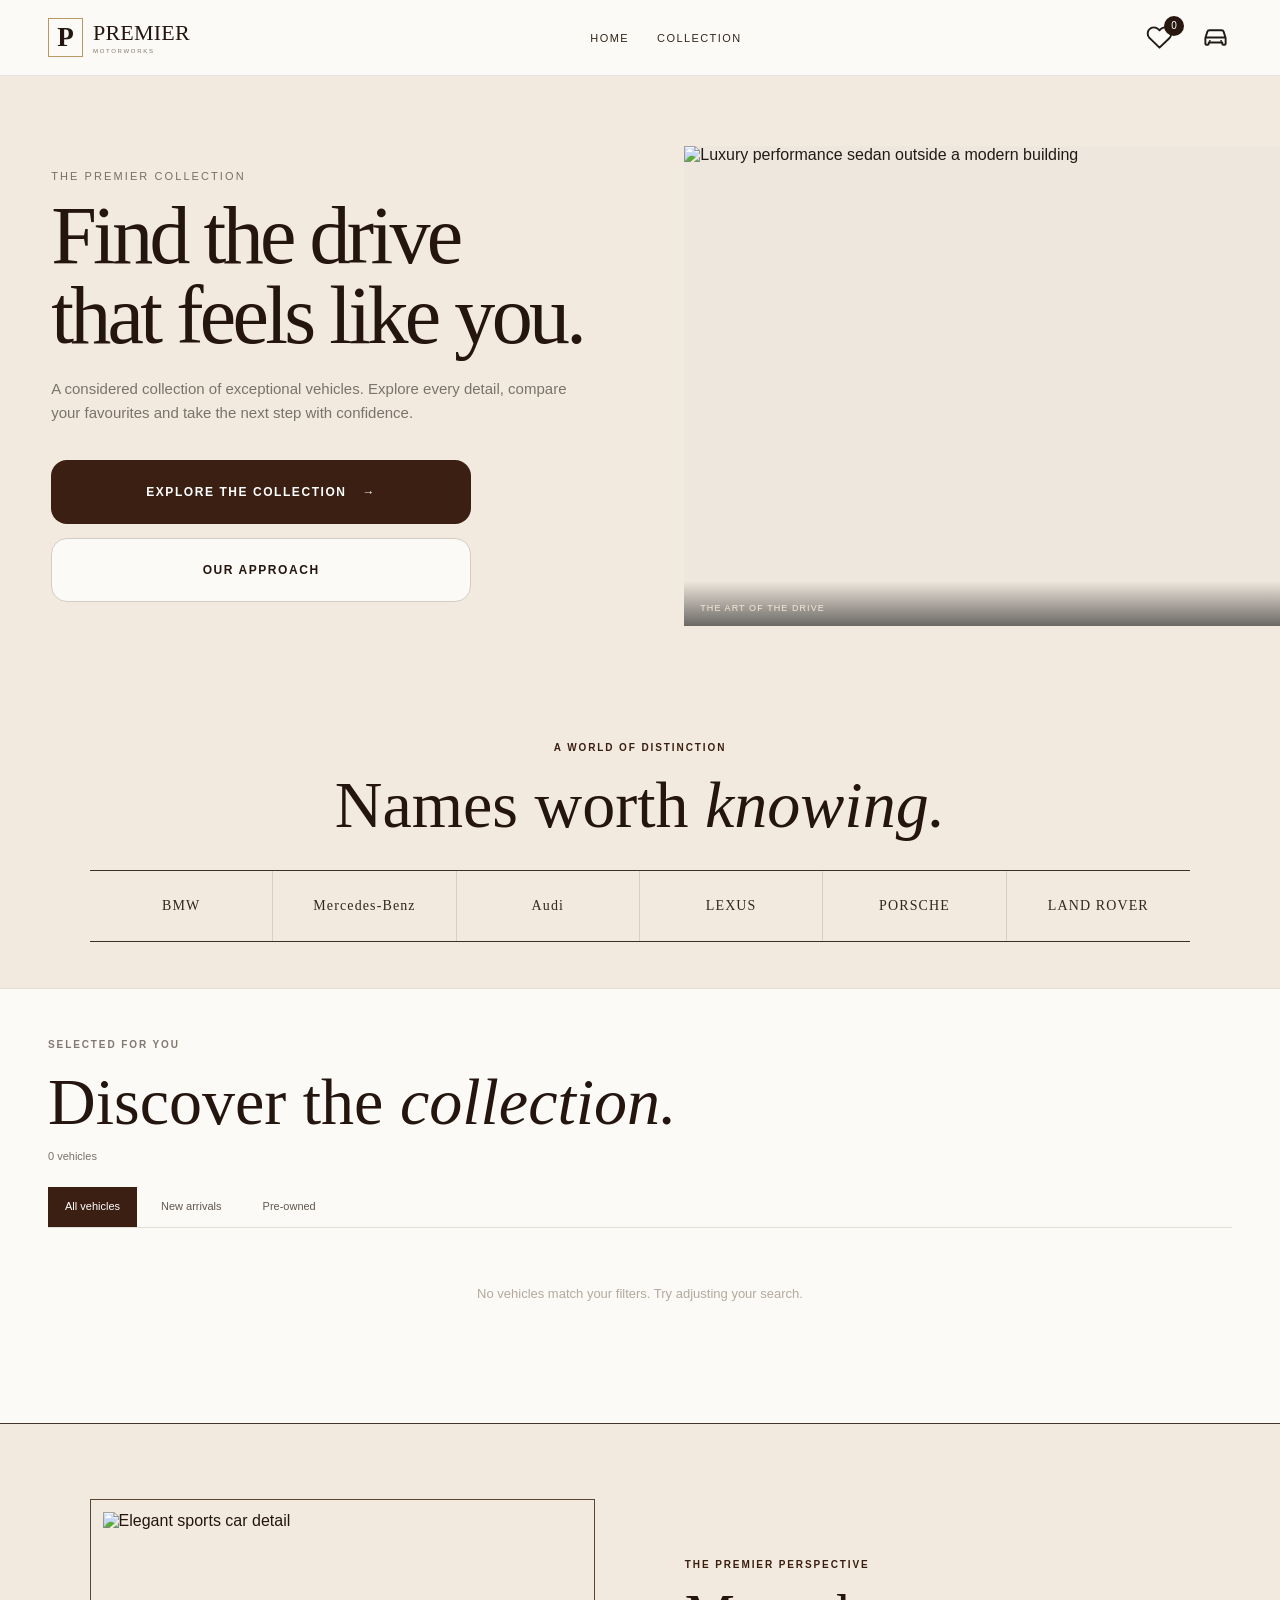
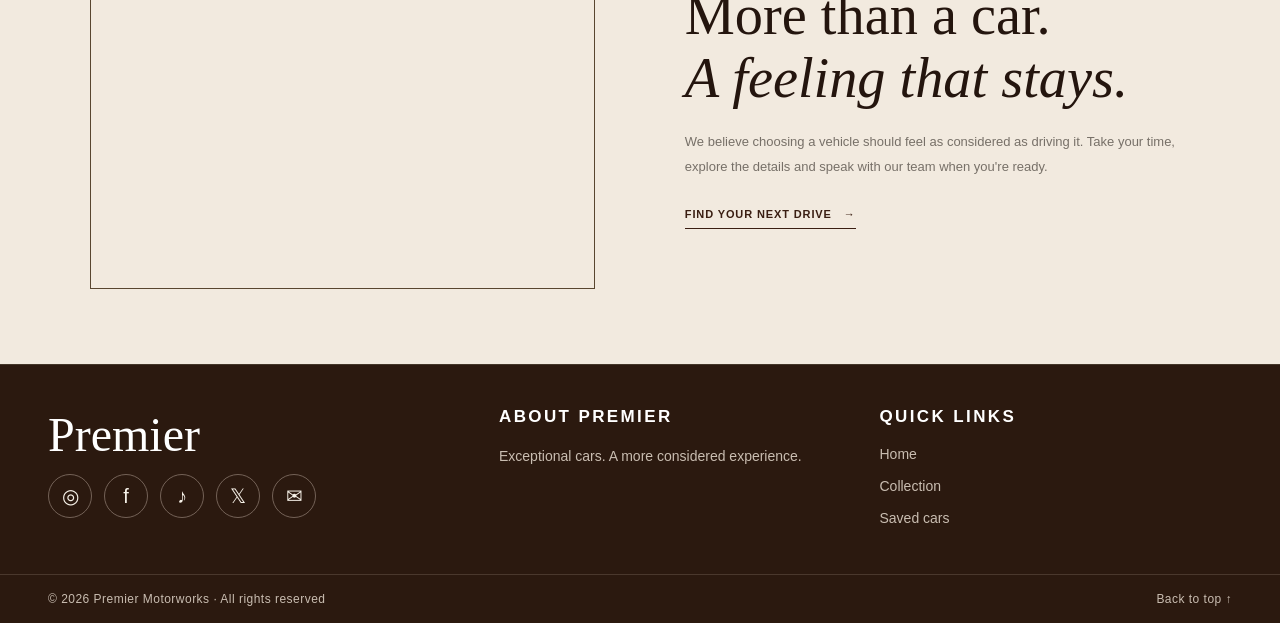
==== commit 035cf0fb: "Remove vehicle filters from homepage" ====
--- a/index.html
+++ b/index.html
@@ -29,7 +29,7 @@
         <h1>Find the drive<br>that feels <em>like you.</em></h1>
         <p class="hero-description">A considered collection of exceptional vehicles. Explore every detail, compare your favourites and take the next step with confidence.</p>
         <div class="hero-actions">
-          <a class="button button-gold" href="#inventory">Explore the collection <span aria-hidden="true">→</span></a>
+          <a class="button button-gold" href="/collection">Explore the collection <span aria-hidden="true">→</span></a>
           <a class="button button-outline" href="#about">Our approach</a>
         </div>
         <div class="hero-note"><span class="note-rule"></span> Thoughtfully selected. Ready for the road.</div>
@@ -37,26 +37,6 @@
       <div class="hero-visual">
         <img src="https://images.unsplash.com/photo-1617814076367-b759c7d7e738?auto=format&fit=crop&w=1400&q=88" alt="Luxury performance sedan outside a modern building" fetchpriority="high">
         <span class="hero-image-caption">The art of the drive <i>01 / 03</i></span>
-      </div>
-    </section>
-
-    <section class="search-section" aria-labelledby="search-title">
-      <div class="search-heading"><div><p class="eyebrow">Your next chapter</p><h2 id="search-title">Find your <em>car.</em></h2></div><p>Start with what matters to you.<br>Refine your search at any time.</p></div>
-      <form class="vehicle-search" id="vehicle-search">
-        <label class="search-field search-keyword"><span>Search inventory</span><input id="keyword-filter" type="search" placeholder="Try BMW, SUV, or 2024…" autocomplete="off"></label>
-        <label class="search-field"><span>Make</span><select id="make-filter"><option value="">All makes</option></select></label>
-        <label class="search-field"><span>Model</span><select id="model-filter"><option value="">All models</option></select></label>
-        <label class="search-field"><span>Year</span><select id="year-filter"><option value="">Any year</option></select></label>
-        <label class="search-field"><span>Price</span><select id="price-filter"><option value="">Any price</option><option value="50000000">Up to ₦50 million</option><option value="60000000">Up to ₦60 million</option><option value="75000000">Up to ₦75 million</option><option value="100000000">Up to ₦100 million</option></select></label>
-        <button class="button button-gold search-submit" type="submit">Show vehicles <span aria-hidden="true">↗</span></button>
-      </form>
-      <div class="search-advanced">
-        <label><span>Mileage</span><select id="mileage-filter"><option value="">Any mileage</option><option value="10000">Under 10,000 km</option><option value="25000">Under 25,000 km</option><option value="50000">Under 50,000 km</option></select></label>
-        <label><span>Transmission</span><select id="transmission-filter"><option value="">Any transmission</option><option>Automatic</option><option>Manual</option></select></label>
-        <label><span>Fuel type</span><select id="fuel-filter"><option value="">Any fuel</option><option>Petrol</option><option>Diesel</option><option>Hybrid</option><option>Electric</option></select></label>
-        <label><span>Condition</span><select id="condition-filter"><option value="">Any condition</option><option value="new">New</option><option value="used">Pre-owned</option></select></label>
-        <label><span>Body type</span><select id="body-filter"><option value="">Any body type</option><option>Sedan</option><option>SUV</option><option>Coupe</option><option>Sports car</option></select></label>
-        <button class="clear-filters" type="reset" form="vehicle-search">Clear all filters</button>
       </div>
     </section>
 
@@ -76,12 +56,12 @@
 
     <section class="editorial-band" id="about">
       <div class="editorial-image"><img src="https://images.unsplash.com/photo-1503376780353-7e6692767b70?auto=format&fit=crop&w=1200&q=85" alt="Elegant sports car detail" loading="lazy"></div>
-      <div class="editorial-copy"><p class="eyebrow">The Premier perspective</p><h2>More than a car.<br><em>A feeling that stays.</em></h2><p>We believe choosing a vehicle should feel as considered as driving it. Take your time, explore the details and speak with our team when you're ready.</p><a class="text-link" href="#inventory">Find your next drive <span aria-hidden="true">→</span></a></div>
+      <div class="editorial-copy"><p class="eyebrow">The Premier perspective</p><h2>More than a car.<br><em>A feeling that stays.</em></h2><p>We believe choosing a vehicle should feel as considered as driving it. Take your time, explore the details and speak with our team when you're ready.</p><a class="text-link" href="/collection">Find your next drive <span aria-hidden="true">→</span></a></div>
     </section>
   </main>
 
   <footer class="site-footer sule-footer" id="contact"><div class="footer-main">
-  <div class="footer-brand-block"><a class="footer-wordmark" href="/">Premier</a><div class="footer-socials"><a href="#contact" aria-label="Instagram">◎</a><a href="#contact" aria-label="Facebook">f</a><a href="#contact" aria-label="TikTok">♪</a><a href="#contact" aria-label="X">𝕏</a><a href="mailto:hello@premiermotorworks.com" aria-label="Email">✉</a></div></div>
+  <div class="footer-brand-block"><a class="footer-wordmark" href="/">Premier</a><div class="footer-socials"><a href="#contact" aria-label="Instagram">◎</a><a href="#contact" aria-label="Facebook">f</a><a href="#contact" aria-label="TikTok">♪</a><a href="#contact" aria-label="X">𝕏</a><a href="#contact" aria-label="Contact">✉</a></div></div>
   <div class="footer-about"><h2>About Premier</h2><p>Exceptional cars. A more considered experience.</p></div>
   <div class="footer-links"><h2>Quick Links</h2><a href="/">Home</a><a href="/collection">Collection</a><a href="/saved-cars.html">Saved cars</a></div>
 </div><div class="footer-bottom"><span>© <span id="current-year">2026</span> Premier Motorworks · All rights reserved</span><a href="#top">Back to top ↑</a></div></footer>
--- a/static/styles.css
+++ b/static/styles.css
@@ -47,3 +47,15 @@
 @media(min-width:761px){.luxury-hero{grid-template-columns:1fr .9fr;padding-top:70px;padding-bottom:70px}.hero-actions{max-width:420px}.hero-visual{height:480px;border-radius:0}.inventory-grid{grid-template-columns:repeat(3,minmax(0,1fr));gap:34px 22px}.footer-main{grid-template-columns:1.2fr 1fr 1fr}.car-detail-content{grid-template-columns:1.05fr .95fr;gap:5vw}.detail-main-image{aspect-ratio:4/5}.detail-gallery{align-content:start}.detail-info{position:sticky;top:100px}.search-advanced{grid-template-columns:repeat(5,minmax(0,1fr))}}
 @media(max-width:760px){.site-header.sule-style-header{min-height:70px;padding:9px 20px}.sule-style-header .main-nav{display:none}.sule-brand .brand-copy strong{font-size:19px}.sule-header-actions{margin-left:auto;gap:19px}.saved-icon-link,.collection-icon-link{width:30px}.luxury-hero{padding:38px 22px 28px;gap:24px}.hero-copy h1{font-size:clamp(45px,10.4vw,62px)}.hero-description{font-size:14px}.hero-visual{aspect-ratio:1.45/1}.inventory-grid{grid-template-columns:repeat(2,minmax(0,1fr));gap:24px 14px}.car-image{aspect-ratio:1/1}.car-info{padding:10px 2px 0}.car-info h3{font-size:16px}.car-bottom{align-items:flex-start;flex-direction:column}.car-price{font-size:14px}.car-open{font-size:10px}.search-section{padding:38px 20px}.search-heading h2,.brand-section h2,.section-heading h2{font-size:42px}.brand-list{grid-template-columns:repeat(2,1fr)}.brand-list button:nth-child(3){border-right:1px solid #d9d0c4}.brand-list button:nth-child(n+3){border-top:1px solid #d9d0c4}.detail-main,.saved-main{padding:20px 20px 50px}.detail-gallery{grid-template-columns:1fr 1fr}.detail-main-image{aspect-ratio:1/1}.detail-actions{flex-direction:row}.footer-main{grid-template-columns:1fr;gap:28px;padding:38px 24px}.footer-brand-block{grid-column:auto}.footer-bottom{padding:16px 24px;font-size:11px}}
 @media(max-width:430px){.hero-actions .button{flex:auto;width:100%}.inventory-grid{grid-template-columns:repeat(2,minmax(0,1fr))}.car-image{aspect-ratio:1/1}.car-info h3{font-size:15px}.car-bottom{flex-direction:column}.detail-actions{flex-direction:column}.detail-actions .button{width:100%}.footer-bottom{flex-direction:row;align-items:center}}
+
+.collection-main{max-width:1320px;margin:0 auto;padding:30px clamp(20px,4vw,48px) 70px;background:#fbfaf7;color:#211b17}
+.collection-main .page-heading{padding:28px 0 34px}
+.collection-main .page-heading h1{font-size:clamp(44px,7vw,76px)}
+.collection-filter-panel{margin:0 0 24px;padding:22px;background:#f2eadf;border-radius:18px}
+.collection-filter-panel .vehicle-search{grid-template-columns:repeat(3,minmax(0,1fr))}
+.collection-filter-panel .search-keyword{grid-column:1/-1}
+.collection-filter-panel .search-field input,.collection-filter-panel .search-field select{width:100%}
+.collection-filter-panel .search-submit{grid-column:auto;min-height:54px;border-radius:12px}
+.collection-filter-panel .clear-filters{min-height:54px;border:1px solid #d5cabe;border-radius:12px;background:#fbfaf7;color:#49392e}
+.collection-result-row{margin:24px 0 14px;padding-bottom:14px;border-bottom:1px solid #e3dfd7;color:#777068;font-size:13px}
+@media(max-width:760px){.collection-main{padding:22px 20px 55px}.collection-main .page-heading{padding:24px 0 30px}.collection-filter-panel{padding:15px;border-radius:16px}.collection-filter-panel .vehicle-search{grid-template-columns:1fr}.collection-filter-panel .search-keyword,.collection-filter-panel .search-submit{grid-column:1}.collection-filter-panel .clear-filters{width:100%}}
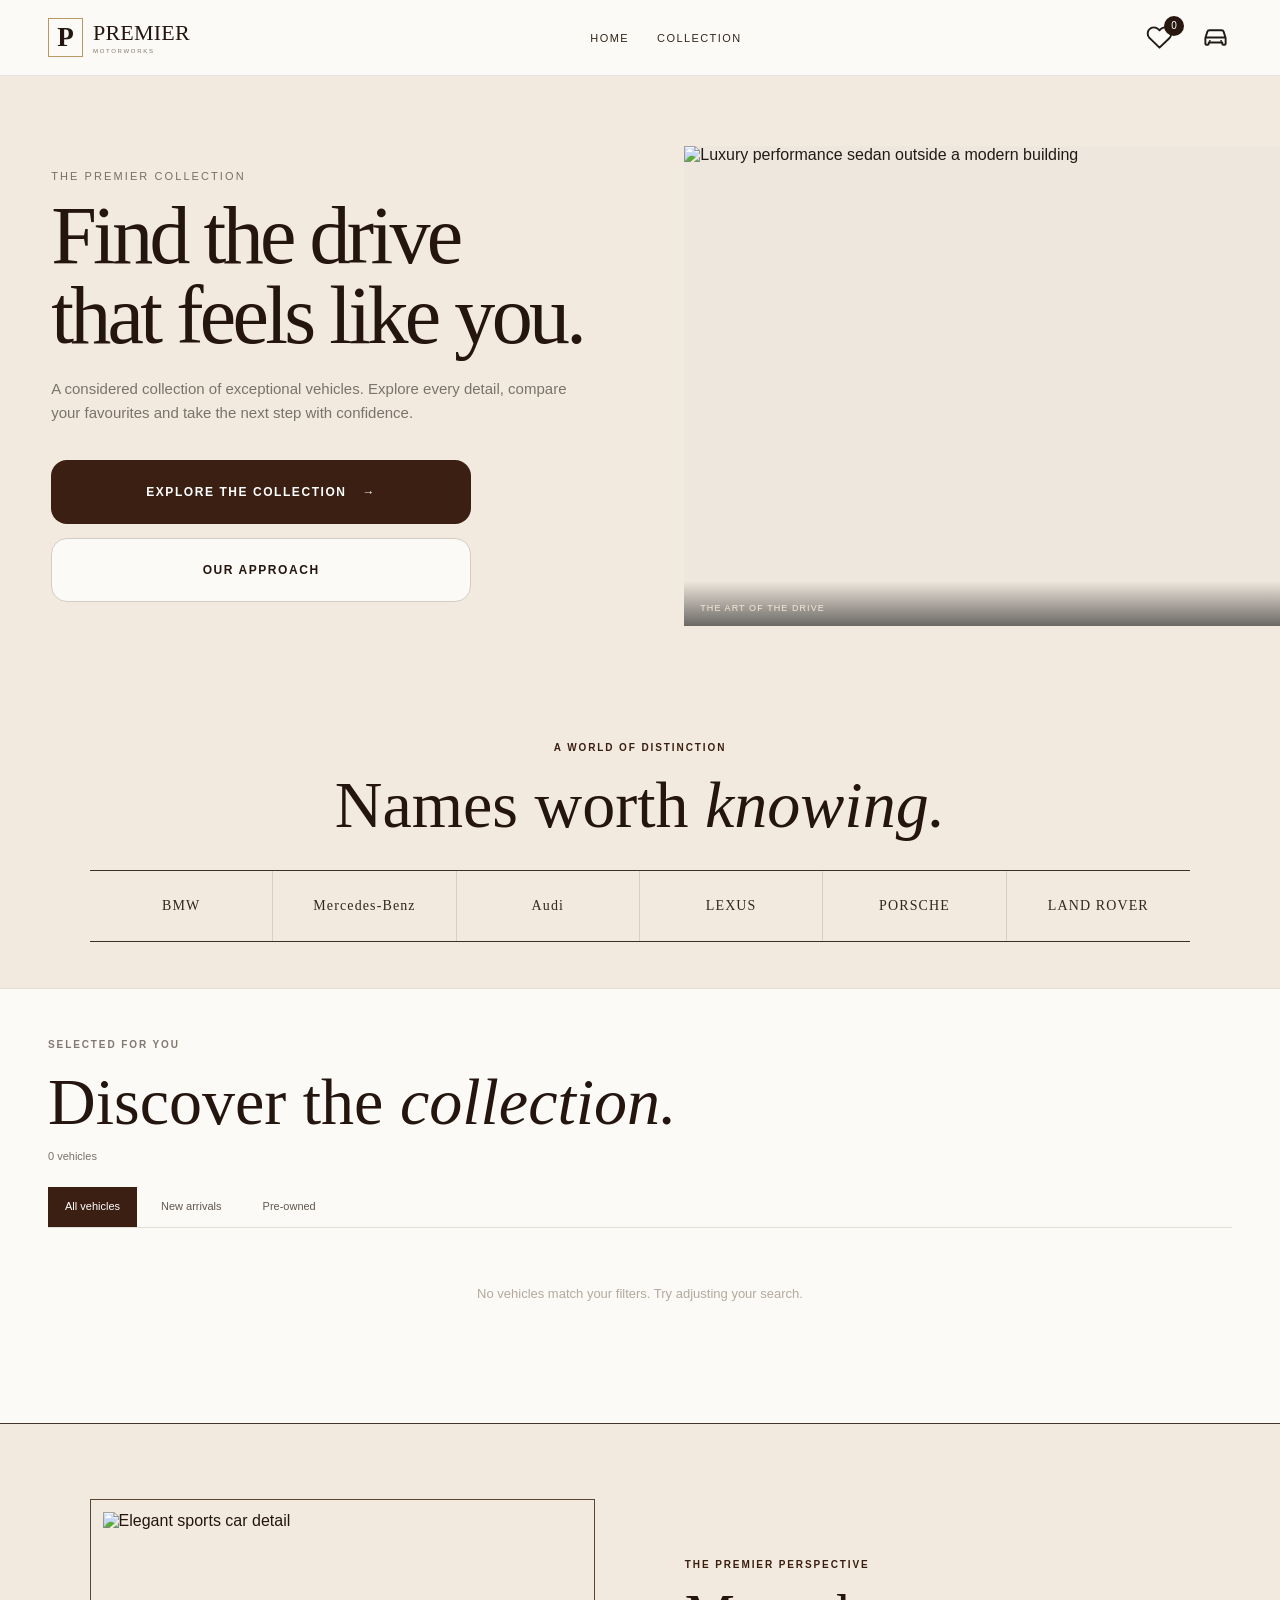
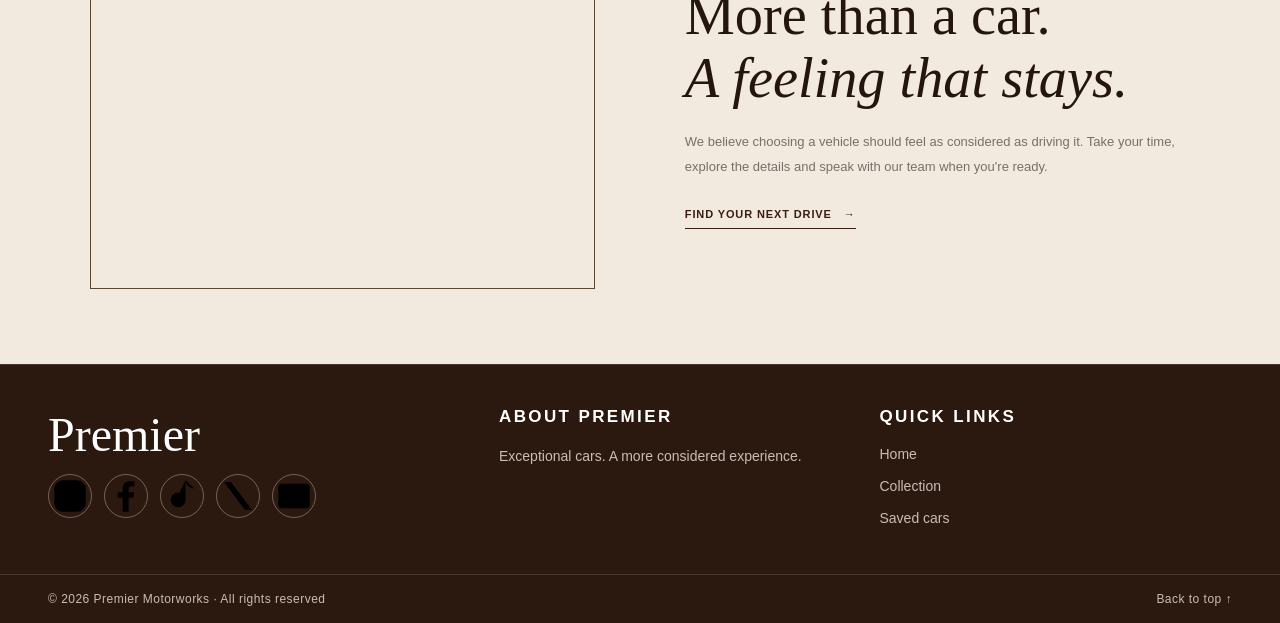
==== commit 773d0982: "Replace footer text glyphs with consistent SVG icons" ====
--- a/index.html
+++ b/index.html
@@ -61,7 +61,13 @@
   </main>
 
   <footer class="site-footer sule-footer" id="contact"><div class="footer-main">
-  <div class="footer-brand-block"><a class="footer-wordmark" href="/">Premier</a><div class="footer-socials"><a href="#contact" aria-label="Instagram">◎</a><a href="#contact" aria-label="Facebook">f</a><a href="#contact" aria-label="TikTok">♪</a><a href="#contact" aria-label="X">𝕏</a><a href="#contact" aria-label="Contact">✉</a></div></div>
+  <div class="footer-brand-block"><a class="footer-wordmark" href="/">Premier</a><div class="footer-socials">
+    <a href="#contact" aria-label="Instagram"><svg viewBox="0 0 24 24" aria-hidden="true"><rect x="3" y="3" width="18" height="18" rx="5"/><circle cx="12" cy="12" r="4"/><circle cx="17.5" cy="6.5" r="1" class="icon-fill"/></svg></a>
+    <a href="#contact" aria-label="Facebook"><svg viewBox="0 0 24 24" aria-hidden="true"><path class="icon-fill" d="M13.5 21v-8h2.7l.4-3.1h-3.1v-2c0-.9.3-1.5 1.6-1.5h1.7V3.6c-.3 0-1.3-.1-2.5-.1-2.5 0-4.2 1.5-4.2 4.3v2.1H7.3V13h2.8v8z"/></svg></a>
+    <a href="#contact" aria-label="TikTok"><svg viewBox="0 0 24 24" aria-hidden="true"><path d="M14 3v11.2a4.2 4.2 0 1 1-3.5-4.1"/><path d="M14 3c.4 2.8 2.1 4.5 5 4.7"/></svg></a>
+    <a href="#contact" aria-label="X"><svg viewBox="0 0 24 24" aria-hidden="true"><path d="M4 4l16 16M20 4 4 20M4 4h4l12 16h-4z"/></svg></a>
+    <a href="#contact" aria-label="Contact"><svg viewBox="0 0 24 24" aria-hidden="true"><rect x="3" y="5" width="18" height="14" rx="2"/><path d="m4 7 8 6 8-6"/></svg></a>
+  </div></div>
   <div class="footer-about"><h2>About Premier</h2><p>Exceptional cars. A more considered experience.</p></div>
   <div class="footer-links"><h2>Quick Links</h2><a href="/">Home</a><a href="/collection">Collection</a><a href="/saved-cars.html">Saved cars</a></div>
 </div><div class="footer-bottom"><span>© <span id="current-year">2026</span> Premier Motorworks · All rights reserved</span><a href="#top">Back to top ↑</a></div></footer>
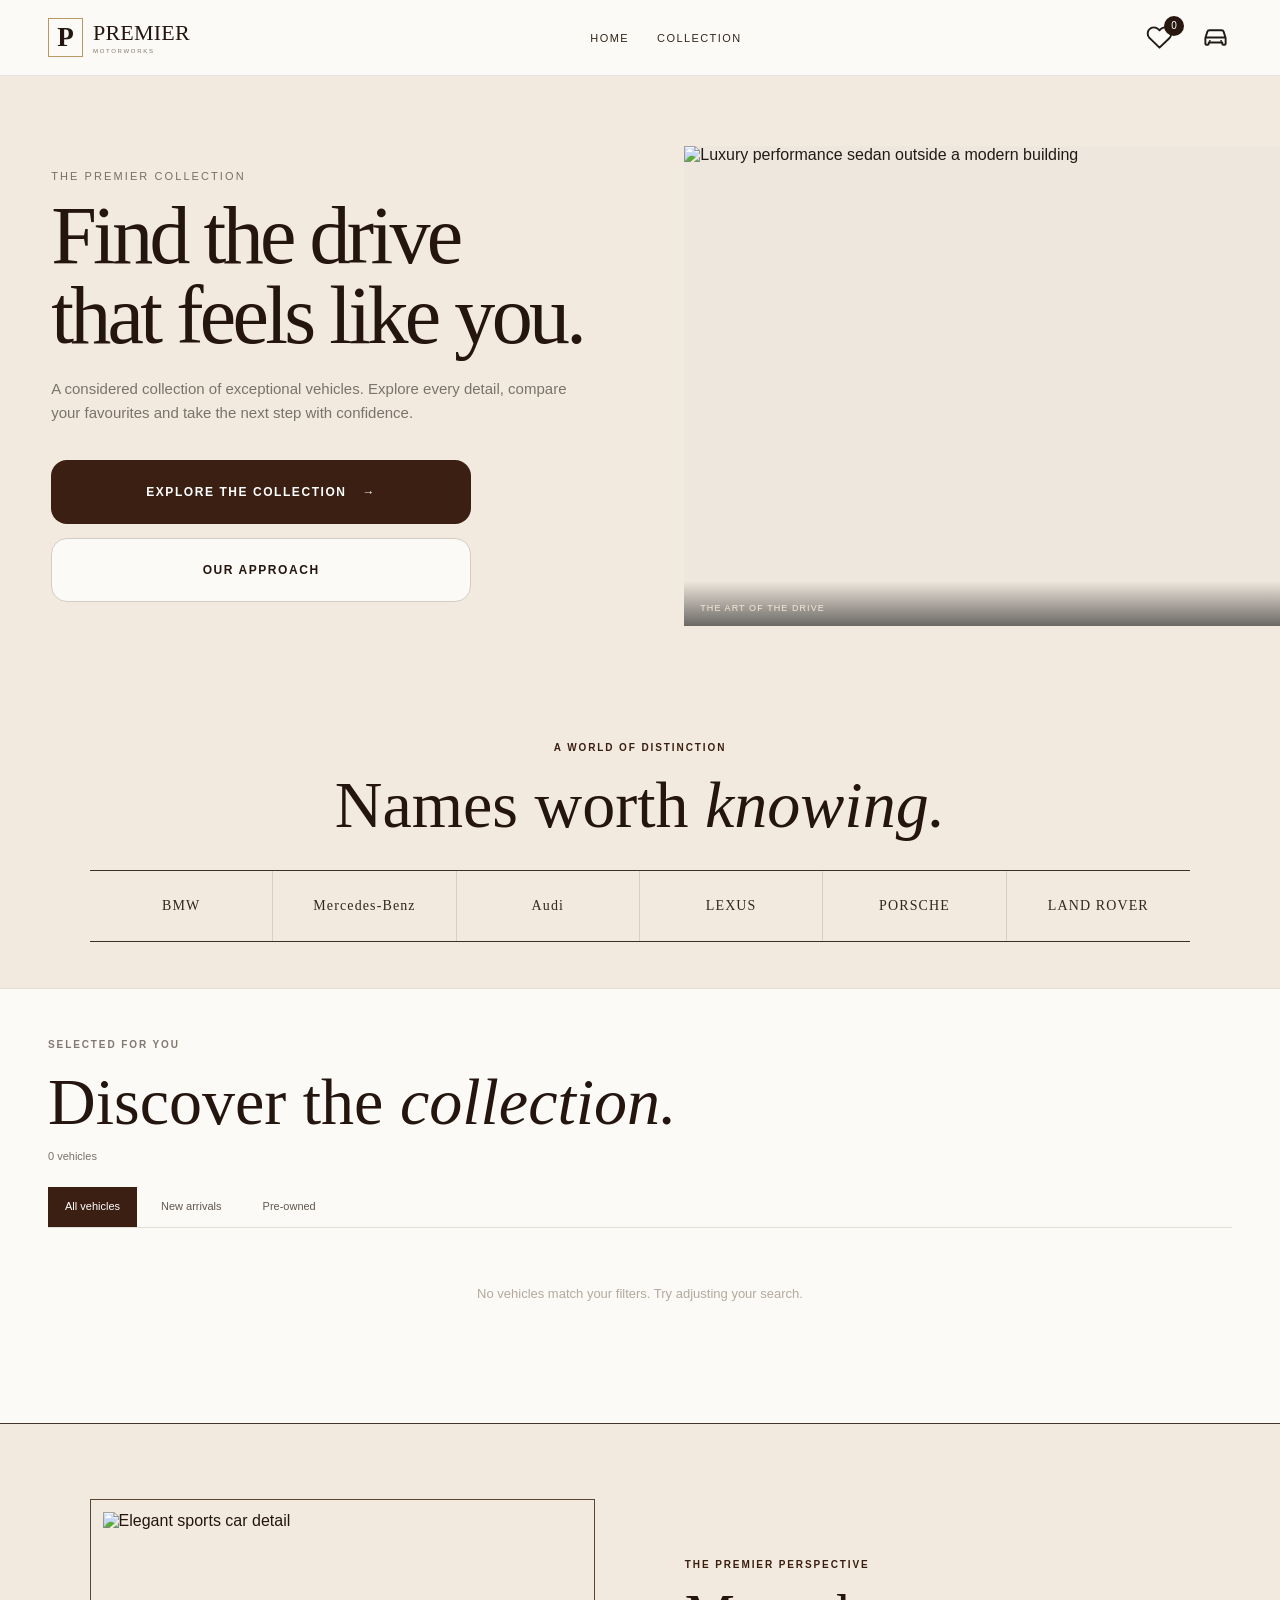
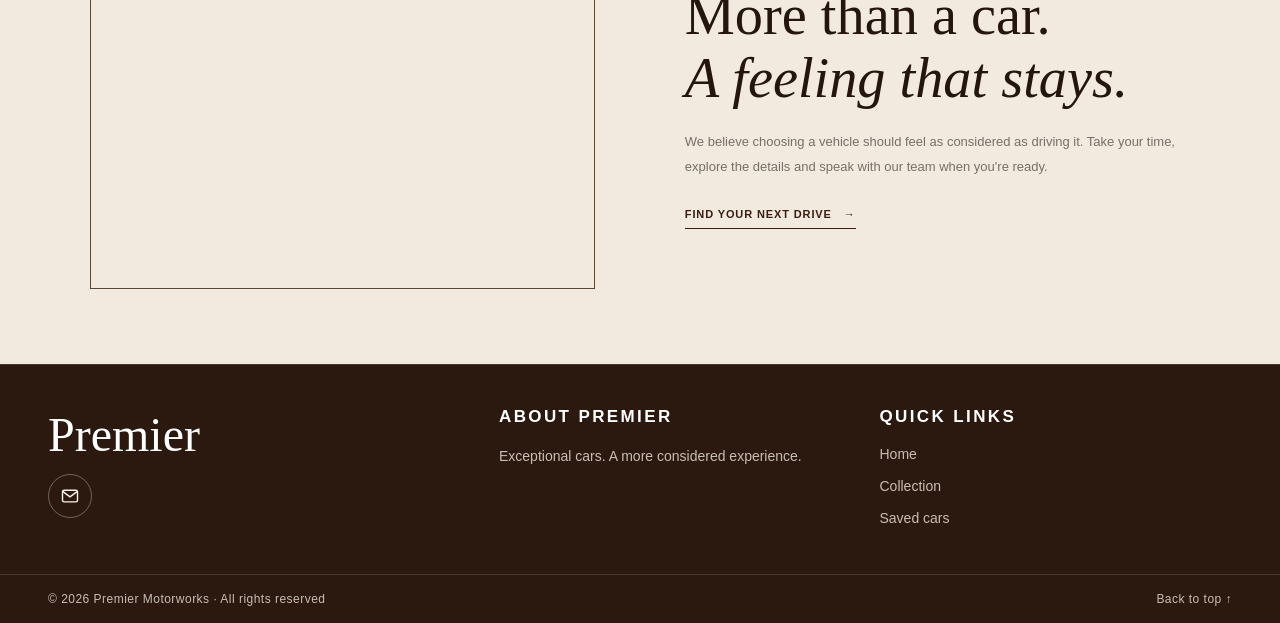
==== commit 742825c0: "Add editable social media links to site settings" ====
--- a/index.html
+++ b/index.html
@@ -62,10 +62,10 @@
 
   <footer class="site-footer sule-footer" id="contact"><div class="footer-main">
   <div class="footer-brand-block"><a class="footer-wordmark" href="/">Premier</a><div class="footer-socials">
-    <a href="#contact" aria-label="Instagram"><svg viewBox="0 0 24 24" aria-hidden="true"><rect x="3" y="3" width="18" height="18" rx="5"/><circle cx="12" cy="12" r="4"/><circle cx="17.5" cy="6.5" r="1" class="icon-fill"/></svg></a>
-    <a href="#contact" aria-label="Facebook"><svg viewBox="0 0 24 24" aria-hidden="true"><path class="icon-fill" d="M13.5 21v-8h2.7l.4-3.1h-3.1v-2c0-.9.3-1.5 1.6-1.5h1.7V3.6c-.3 0-1.3-.1-2.5-.1-2.5 0-4.2 1.5-4.2 4.3v2.1H7.3V13h2.8v8z"/></svg></a>
-    <a href="#contact" aria-label="TikTok"><svg viewBox="0 0 24 24" aria-hidden="true"><path d="M14 3v11.2a4.2 4.2 0 1 1-3.5-4.1"/><path d="M14 3c.4 2.8 2.1 4.5 5 4.7"/></svg></a>
-    <a href="#contact" aria-label="X"><svg viewBox="0 0 24 24" aria-hidden="true"><path d="M4 4l16 16M20 4 4 20M4 4h4l12 16h-4z"/></svg></a>
+    <a href="#contact" data-social-platform="instagram_url" aria-label="Instagram" hidden><svg viewBox="0 0 24 24" aria-hidden="true"><rect x="3" y="3" width="18" height="18" rx="5"/><circle cx="12" cy="12" r="4"/><circle cx="17.5" cy="6.5" r="1" class="icon-fill"/></svg></a>
+    <a href="#contact" data-social-platform="facebook_url" aria-label="Facebook" hidden><svg viewBox="0 0 24 24" aria-hidden="true"><path class="icon-fill" d="M13.5 21v-8h2.7l.4-3.1h-3.1v-2c0-.9.3-1.5 1.6-1.5h1.7V3.6c-.3 0-1.3-.1-2.5-.1-2.5 0-4.2 1.5-4.2 4.3v2.1H7.3V13h2.8v8z"/></svg></a>
+    <a href="#contact" data-social-platform="tiktok_url" aria-label="TikTok" hidden><svg viewBox="0 0 24 24" aria-hidden="true"><path d="M14 3v11.2a4.2 4.2 0 1 1-3.5-4.1"/><path d="M14 3c.4 2.8 2.1 4.5 5 4.7"/></svg></a>
+    <a href="#contact" data-social-platform="x_url" aria-label="X" hidden><svg viewBox="0 0 24 24" aria-hidden="true"><path d="M4 4l16 16M20 4 4 20M4 4h4l12 16h-4z"/></svg></a>
     <a href="#contact" aria-label="Contact"><svg viewBox="0 0 24 24" aria-hidden="true"><rect x="3" y="5" width="18" height="14" rx="2"/><path d="m4 7 8 6 8-6"/></svg></a>
   </div></div>
   <div class="footer-about"><h2>About Premier</h2><p>Exceptional cars. A more considered experience.</p></div>
--- a/static/styles.css
+++ b/static/styles.css
@@ -59,3 +59,10 @@
 .collection-filter-panel .clear-filters{min-height:54px;border:1px solid #d5cabe;border-radius:12px;background:#fbfaf7;color:#49392e}
 .collection-result-row{margin:24px 0 14px;padding-bottom:14px;border-bottom:1px solid #e3dfd7;color:#777068;font-size:13px}
 @media(max-width:760px){.collection-main{padding:22px 20px 55px}.collection-main .page-heading{padding:24px 0 30px}.collection-filter-panel{padding:15px;border-radius:16px}.collection-filter-panel .vehicle-search{grid-template-columns:1fr}.collection-filter-panel .search-keyword,.collection-filter-panel .search-submit{grid-column:1}.collection-filter-panel .clear-filters{width:100%}}
+
+/* Consistent, font-independent footer icon artwork */
+.footer-socials a{flex:0 0 44px;width:44px;height:44px;min-width:44px;min-height:44px;box-sizing:border-box;display:inline-flex;align-items:center;justify-content:center;line-height:1;transition:background-color .2s ease,border-color .2s ease,color .2s ease}
+.footer-socials a svg{display:block;width:20px;height:20px;max-width:20px;max-height:20px;fill:none;stroke:currentColor;stroke-width:1.7;stroke-linecap:round;stroke-linejoin:round;overflow:visible}
+.footer-socials a svg .icon-fill{fill:currentColor;stroke:none}
+.footer-socials a:hover{background:#f7f2e9;color:#2b190f;border-color:#f7f2e9}
+.footer-socials a:focus-visible{outline:2px solid #f7f2e9;outline-offset:4px}
